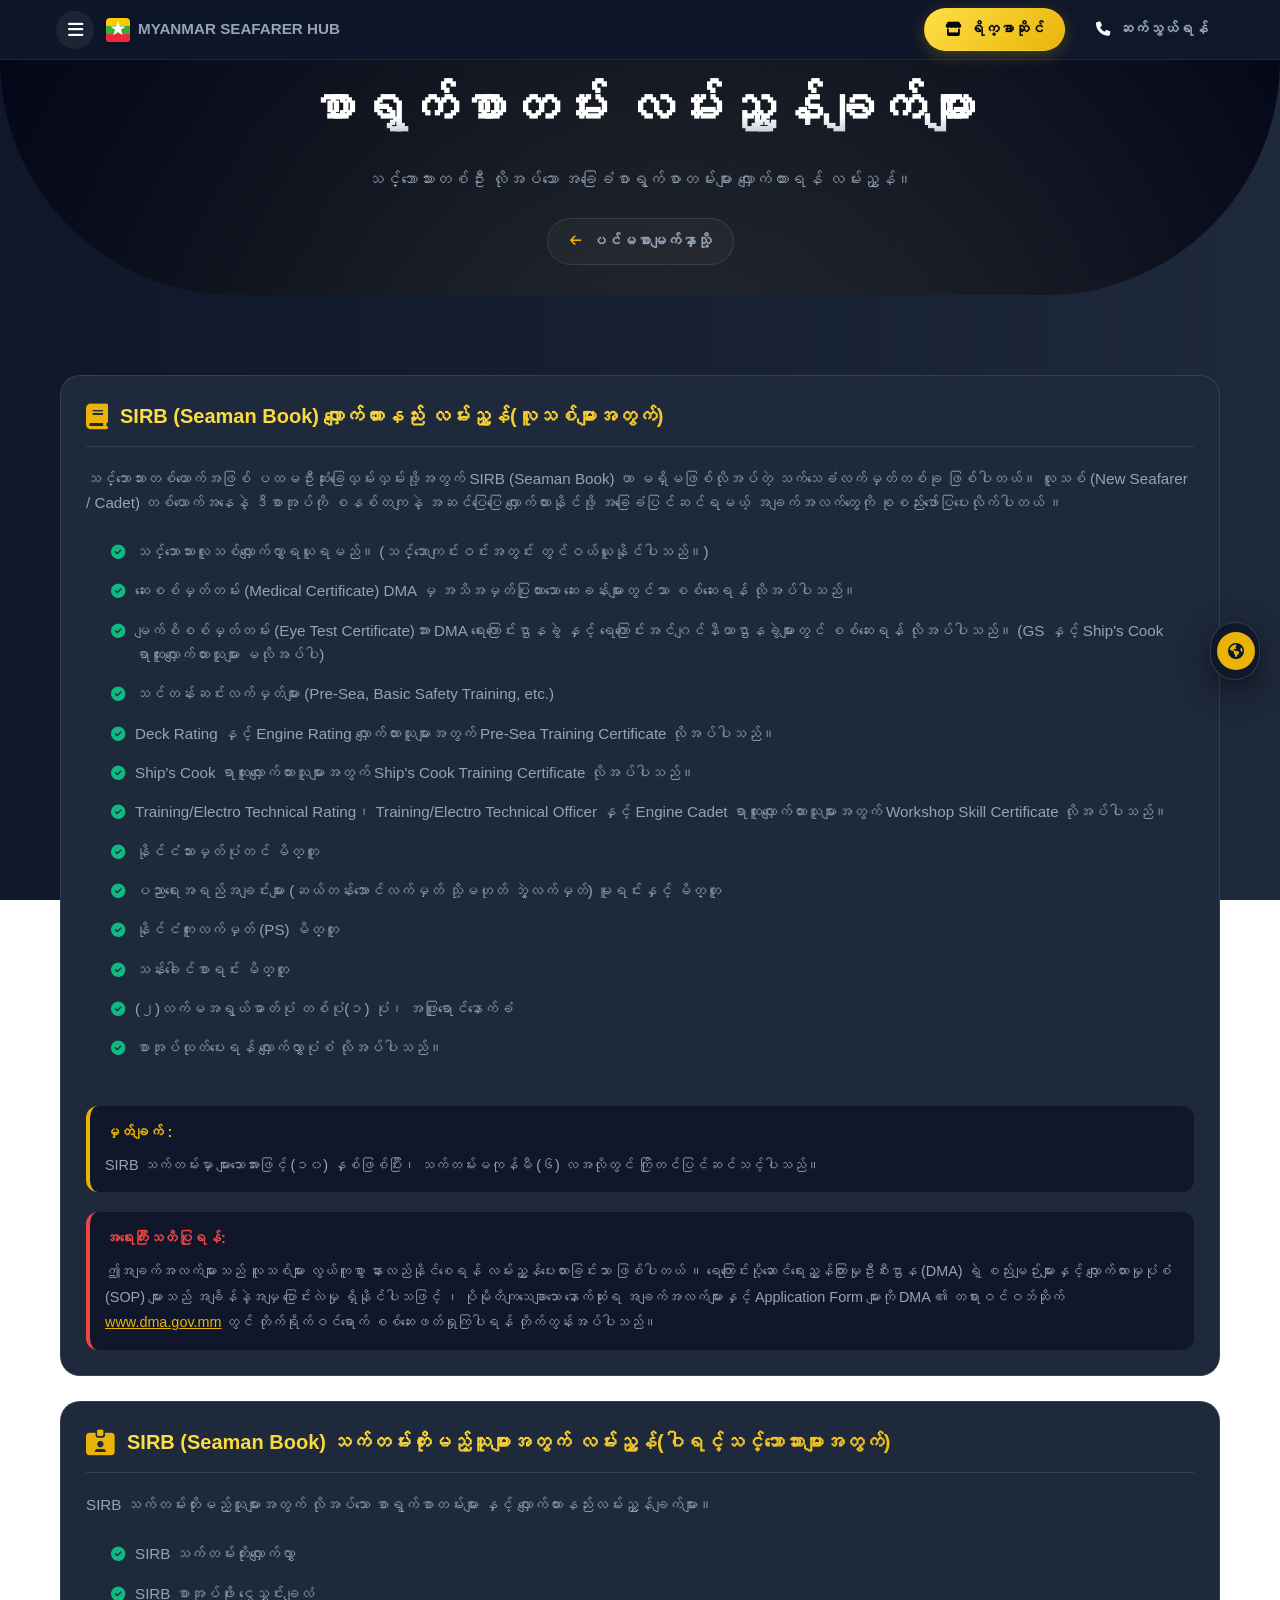
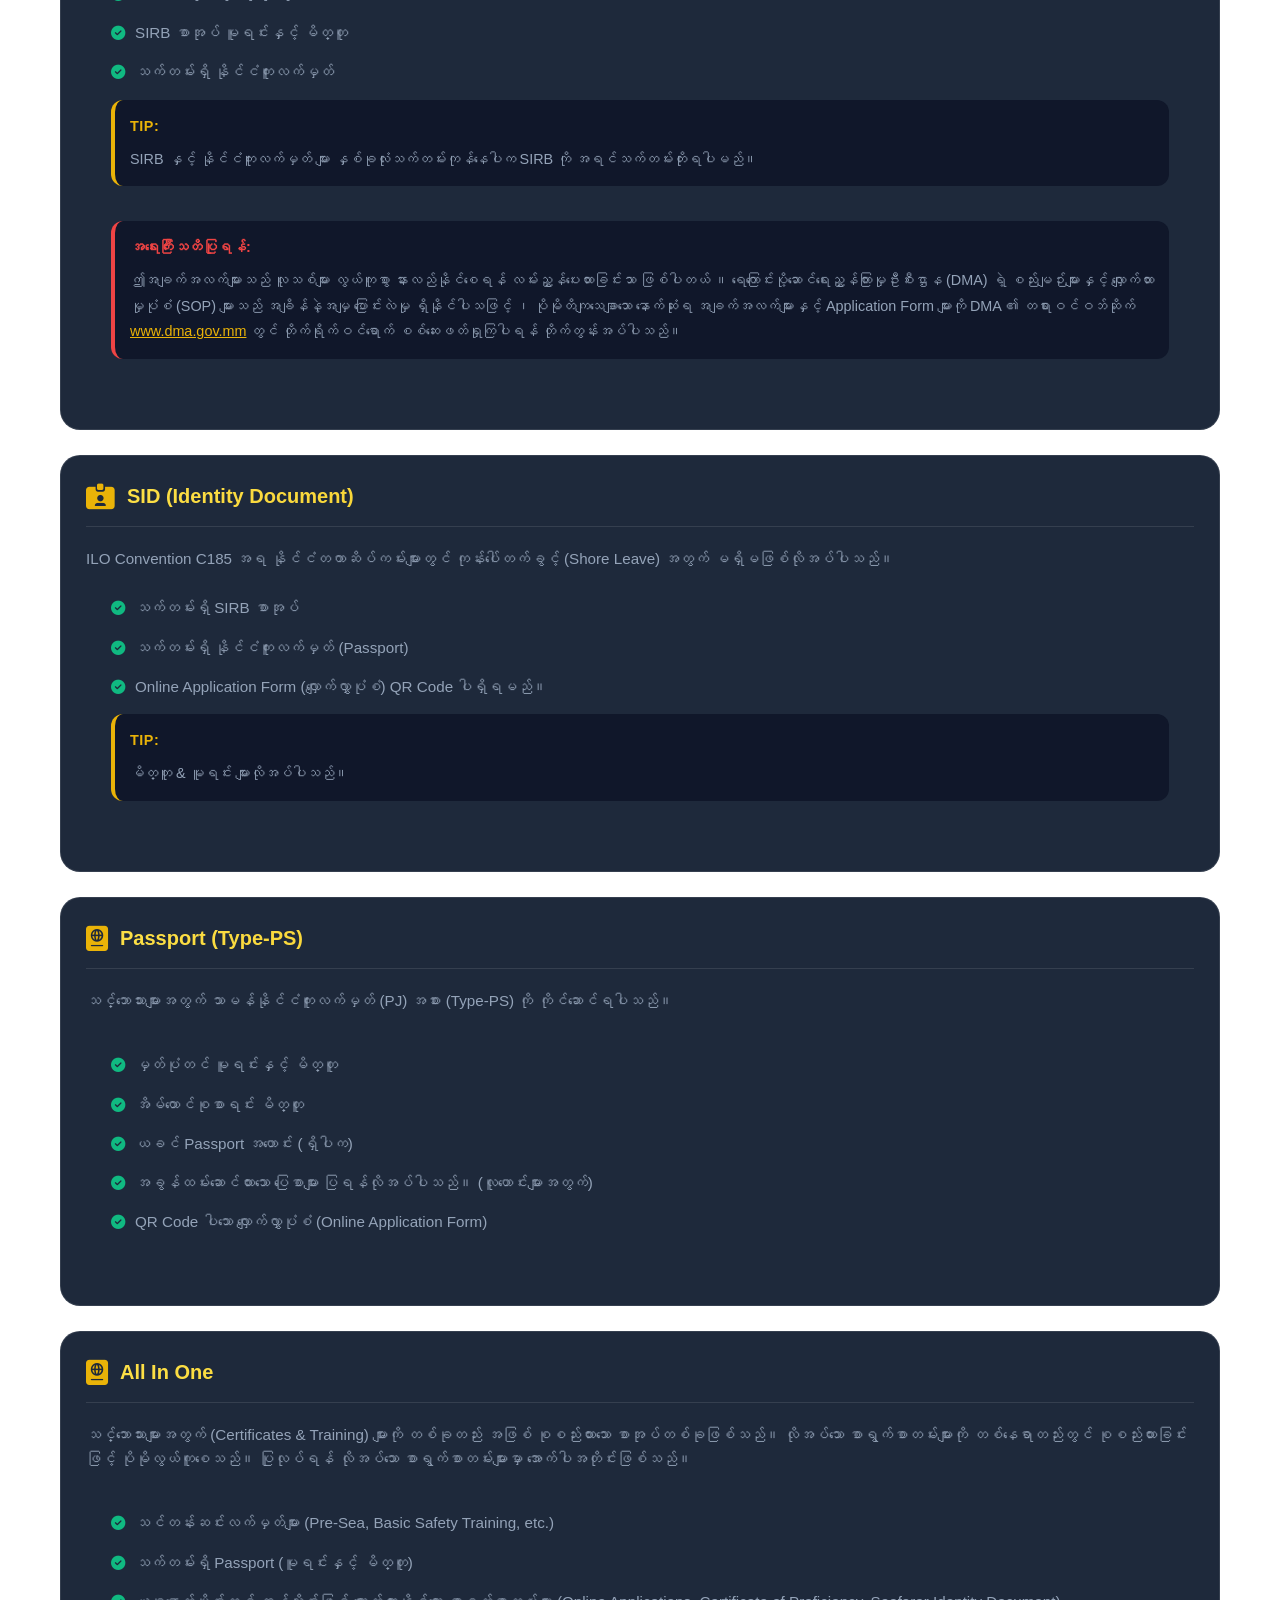
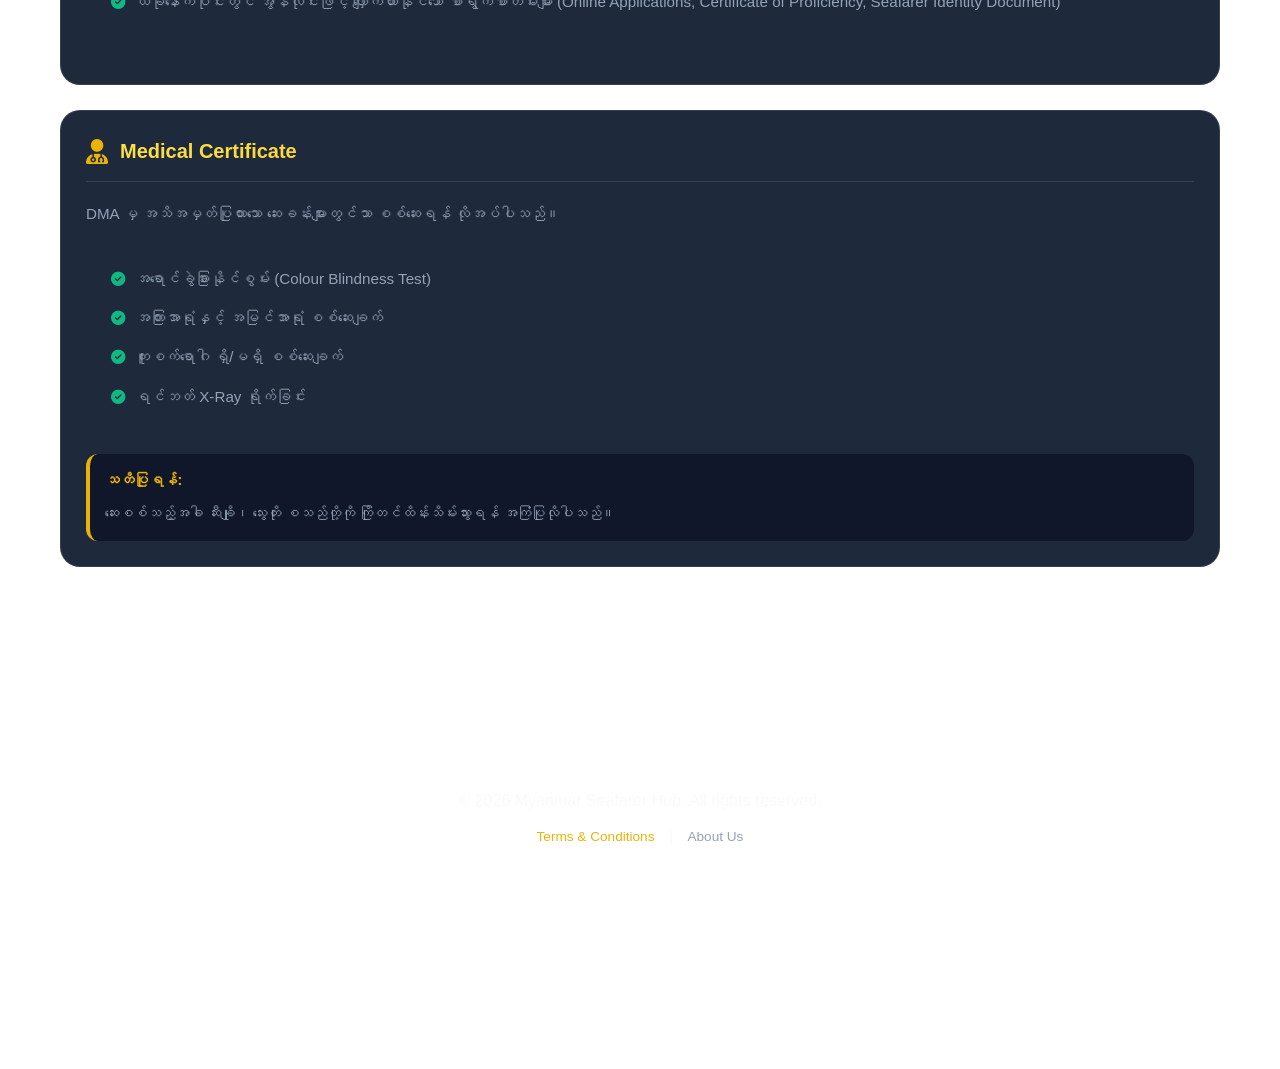
==== docs.html @ 9b452b43 "Add files via upload" ====
<!doctype html>
<html lang="my">
  <head>
    <meta charset="UTF-8" />
    <meta name="viewport" content="width=device-width, initial-scale=1.0" />
    <title>Documentation - Seafarer Hub</title>
    <link
      rel="stylesheet"
      href="https://cdnjs.cloudflare.com/ajax/libs/font-awesome/6.5.1/css/all.min.css"
    />
    <link rel="stylesheet" href="main.css" />
    <link rel="stylesheet" href="style.css" />
  </head>
  <body>
    <!-- ၁။ Sticky Navigation -->
    <nav id="sticky-nav">
      <div class="nav-container">
        <div class="nav-left">
          <button id="menu-toggle" class="icon-btn">
            <i class="fas fa-bars"></i>
          </button>
          <div class="logo">
            <svg width="24" height="24" viewBox="0 0 32 32">
              <rect width="32" height="32" fill="#FECB00" />
              <rect y="10.6" width="32" height="10.7" fill="#34B233" />
              <rect y="21.3" width="32" height="10.7" fill="#EA2839" />
              <path
                d="M16 4l2.4 7.3H26l-6.1 4.5 2.3 7.2L16 18.5l-6.2 4.5 2.3-7.2-6.1-4.5h7.6z"
                fill="#FFF"
              />
            </svg>
            <span data-i18n="nav-logo">MYANMAR SEAFARER HUB</span>
          </div>
        </div>
        <div class="nav-right desktop-only">
          <a href="shop.html" class="btn-shop">
            <i class="fas fa-store"></i>
            <span data-i18n="nav-shop"> ရိက္ခာဆိုင်</span>
          </a>
          <a href="#contact" class="nav-link" data-i18n="nav-contact">
            <i class="fas fa-phone"></i><span> ဆက်သွယ်ရန် </span></a
          >
        </div>
      </div>
    </nav>

    <!-- ၂။ Sidebar Drawer -->
    <aside id="sidebar">
      <div class="sidebar-header">
        <h3 data-i18n="cat-title">ကဏ္ဍများ</h3>
        <button id="close-sidebar" class="close-btn">
          <i class="fas fa-times"></i>
        </button>
      </div>
      <ul class="categories-list">
        <li>
          <a href="index.html"
            ><i class="fas fa-home"></i>
            <span data-i18n="nav-home">ပင်မ</span></a
          >
        </li>
        <li>
          <a href="shop.html"
            ><i class="fas fa-store"></i>
            <span data-i18n="cat-shop">ရိက္ခာဆိုင်</span></a
          >
        </li>
        <li class="active">
          <a href="docs.html"
            ><i class="fas fa-file-alt"></i>
            <span data-i18n="cat-docs">စာရွက်စာတမ်းများ</span></a
          >
        </li>
        <li>
          <a href="insight.html">
            <i class="fas fa-book-reader"></i>
            <span data-i18n="cat-insight">ပင်လယ်ပြင်ဗဟုသုတ</span>
          </a>
        </li>
        <li>
          <a href="training.html"
            ><i class="fas fa-graduation-cap"></i>
            <span data-i18n="cat-training">သင်တန်းများ</span></a
          >
        </li>
      </ul>
    </aside>

    <div id="overlay"></div>

    <div class="app-layout">
      <main id="content-area">
        <!-- docs.html အတွက် Hero Section (index နှင့် ပုံစံတူ) -->
        <section class="hero">
          <h1 data-i18n="docs-page-title">စာရွက်စာတမ်း လမ်းညွှန်ချက်များ</h1>
          <p data-i18n="docs-page-desc">
            သင်္ဘောသားတစ်ဦး လိုအပ်သော အခြေခံစာရွက်စာတမ်းများ လျှောက်ထားရန်
            လမ်းညွှန်။
          </p>
          <div class="back-link-container">
            <a href="index.html" class="back-link">
              <i class="fas fa-arrow-left"></i>
              <span data-i18n="back-home">ပင်မစာမျက်နှာသို့</span>
            </a>
          </div>
        </section>

        <section class="doc-section">
          <!-- 1. SIRB Section -->
          <article class="doc-guide-card">
            <div class="doc-title-wrapper">
              <i class="fas fa-book"></i>
              <h2 data-i18n="doc-sirb-title">
                SIRB (Seaman Book) လျှောက်ထားနည်း လမ်းညွှန်(လူသစ်များအတွက်)
              </h2>
            </div>
            <p data-i18n="doc-sirb-desc">
              သင်္ဘောသားတစ်ယောက်အဖြစ် ပထမဦးဆုံးခြေလှမ်းလှမ်းဖို့အတွက် SIRB
              (Seaman Book) ဟာ မရှိမဖြစ်လိုအပ်တဲ့ သက်သေခံလက်မှတ်တစ်ခု ဖြစ်ပါတယ်
              ။ လူသစ် (New Seafarer / Cadet) တစ်ယောက်အနေနဲ့ ဒီစာအုပ်ကို
              စနစ်တကျနဲ့ အဆင်ပြေပြေ လျှောက်ထားနိုင်ဖို့ အခြေခံပြင်ဆင်ရမယ့်
              အချက်အလက်တွေကို စုစည်းဖော်ပြပေးလိုက်ပါတယ် ။
            </p>
            <ul class="requirement-list">
              <li data-i18n="sirb-req-1">
                <i class="fas fa-check-circle"></i>သင်္ဘောသားလူသစ်လျှောက်လွှာရယူ
                ရမည်။ (သင်္ဘောကျင်းဝင်းအတွင်း တွင်ဝယ်ယူနိုင်ပါသည်။)
              </li>
              <li data-i18n="sirb-req-2">
                <i class="fas fa-check-circle"></i> ဆေးစစ်မှတ်တမ်း (Medical
                Certificate) DMA မှ အသိအမှတ်ပြုထားသော ဆေးခန်းများတွင်သာ
                စစ်ဆေးရန် လိုအပ်ပါသည်။
              </li>
              <li data-i18n="sirb-req-3">
                <i class="fas fa-check-circle"></i> မျက်စိစစ်မှတ်တမ်း (Eye Test
                Certificate)အား DMA ရေးကြောင်းဌာနခွဲ နှင့်
                ရေကြောင်းအင်ဂျင်နီယာဌာနခွဲများတွင် စစ်ဆေးရန် လိုအပ်ပါသည်။ (GS
                နှင့် Ship's Cook ရာထူးလျှောက်ထားသူများ မလိုအပ်ပါ)
              </li>

              <li data-i18n="sirb-req-4">
                <i class="fas fa-check-circle"></i> သင်တန်းဆင်းလက်မှတ်များ
                (Pre-Sea, Basic Safety Training, etc.)
              </li>
              <li data-i18n="sirb-req-5">
                <i class="fas fa-check-circle"></i> Deck Rating နှင့် Engine
                Rating လျှောက်ထားသူများအတွက် Pre-Sea Training Certificate
                လိုအပ်ပါသည်။
              </li>
              <li data-i18n="sirb-req-6">
                <i class="fas fa-check-circle"></i> Ship's Cook
                ရာထူးလျှောက်ထားသူများအတွက် Ship's Cook Training Certificate
                လိုအပ်ပါသည်။
              </li>
              <li data-i18n="sirb-req-7">
                <i class="fas fa-check-circle"></i> Training/Electro Technical
                Rating၊ Training/Electro Technical Officer နှင့် Engine Cadet
                ရာထူးလျှောက်ထားသူများအတွက် Workshop Skill Certificate
                လိုအပ်ပါသည်။
              </li>
              <li data-i18n="sirb-req-8">
                <i class="fas fa-check-circle"></i>
                နိုင်ငံသားမှတ်ပုံတင် မိတ္တူ
              </li>
              <li data-i18n="sirb-req-9">
                <i class="fas fa-check-circle"></i> ပညာရေးအရည်အချင်းများ
                (ဆယ်တန်းအောင်လက်မှတ် သို့မဟုတ် ဘွဲ့လက်မှတ်) မူရင်းနှင့် မိတ္တူ
              </li>
              <li data-i18n="sirb-req-10">
                <i class="fas fa-check-circle"></i> နိုင်ငံကူးလက်မှတ် (PS)
                မိတ္တူ
              </li>
              <li data-i18n="sirb-req-11">
                <i class="fas fa-check-circle"></i> သန်းခေါင်စာရင်း မိတ္တူ
              </li>
              <li data-i18n="sirb-req-12">
                <i class="fas fa-check-circle"></i> (၂)လက်မအရွယ်ဓာတ်ပုံ တစ်ပုံ
                (၁) ပုံ၊ အဖြူရောင်နောက်ခံ
              </li>
              <li data-i18n="sirb-req-13">
                <i class="fas fa-check-circle"></i> စာအုပ်ထုတ်ပေးရန်
                လျှောက်လွှာပုံစံ လိုအပ်ပါသည်။
              </li>
            </ul>
            <div class="pro-tip">
              <b data-i18n="pro-tip-label">မှတ်ချက် :</b>
              <span data-i18n="sirb-tip"
                >SIRB သက်တမ်းမှာ များသောအားဖြင့် (၁၀) နှစ်ဖြစ်ပြီး၊
                သက်တမ်းမကုန်မီ (၆) လအလိုတွင် ကြိုတင်ပြင်ဆင်သင့်ပါသည်။</span
              >
            </div>
            <!-- ပြုပြင်ပြီးသော Disclaimer Box (အဝါရောင်အလင်း Box ဒီဇိုင်းသစ်) -->
            <div class="pro-tip disclaimer-box">
              <b data-i18n="sirb-warning-label">အရေးကြီးသတိပြုရန်</b>
              <span data-i18n="sirb-new-tip"
                >ဤအချက်အလက်များသည် လူသစ်များ လွယ်ကူစွာ နားလည်နိုင်စေရန်
                လမ်းညွှန်ပေးထားခြင်းသာ ဖြစ်ပါတယ် ။
                ရေကြောင်းပို့ဆောင်ရေးညွှန်ကြားမှုဦးစီးဌာန (DMA) ရဲ့
                စည်းမျဉ်းများနှင့် လျှောက်ထားမှုပုံစံ (SOP) များသည်
                အချိန်နဲ့အမျှ ပြောင်းလဲမှု ရှိနိုင်ပါသဖြင့် ၊ ပိုမိုတိကျသေချာသော
                နောက်ဆုံးရ အချက်အလက်များနှင့် Application Form များကိုDMA ၏
                တရားဝင်ဝဘ်ဆိုက်
                <a href="http://www.dma.gov.mm" target="_blank"
                  >www.dma.gov.mm</a
                >
                တွင် တိုက်ရိုက်ဝင်ရောက် စစ်ဆေးဖတ်ရှုကြပါရန်
                တိုက်တွန်းအပ်ပါသည်။</span
              >
            </div>
          </article>

          <!-- 2. SID Section -->
          <article class="doc-guide-card">
            <div class="doc-title-wrapper">
              <i class="fas fa-id-card-clip"></i>
              <h2 data-i18n="doc-sirb-old-title">
                SIRB (Seaman Book) သက်တမ်းတိုးမည့်သူများအတွက်
                လမ်းညွှန်(ဝါရင့်သင်္ဘောသားများအတွက်)
              </h2>
            </div>
            <p data-i18n="doc-sirb-old-desc">
              SIRB သက်တမ်းတိုးမည့်သူများအတွက် လိုအပ်သော စာရွက်စာတမ်းများ နှင့်
              လျှောက်ထားနည်းလမ်းညွှန်ချက်များ။
            </p>
            <ul class="requirement-list">
              <li data-i18n="sirb-old-req-1">
                <i class="fas fa-check-circle"></i> SIRB သက်တမ်းတိုးလျှောက်လွှာ
              </li>
              <li data-i18n="sirb-old-req-2">
                <i class="fas fa-check-circle"></i> SIRB စာအုပ်ဖိုး
                ငွေသွှင်းချလံ
              </li>
              <li data-i18n="sirb-old-req-3">
                <i class="fas fa-check-circle"></i> SIRB စာအုပ် မူရင်းနှင့်
                မိတ္တူ
              </li>
              <li data-i18n="sirb-old-req-4">
                <i class="fas fa-check-circle"></i>သက်တမ်းရှိ နိုင်ငံကူးလက်မှတ်
              </li>
              <div class="pro-tip">
                <b data-i18n="sirb-old-tip-label">Tip:</b>
                <span data-i18n="sirb-old-tip"
                  >SIRB နှင့် နိုင်ငံကူးလက်မှတ် များ နှစ်ခုလုံးသက်တမ်းကုန်နေပါက
                  SIRB ကို အရင်သက်တမ်းတိုးရပါမည်။</span
                >
              </div>
              <!-- ပြုပြင်ပြီးသော Disclaimer Box (အဝါရောင်အလင်း Box ဒီဇိုင်းသစ်) -->
              <div class="pro-tip disclaimer-box">
                <b data-i18n="sirb-warning-label">အရေးကြီးသတိပြုရန်</b>
                <span data-i18n="sirb-new-tip"
                  >ဤအချက်အလက်များသည် လူသစ်များ လွယ်ကူစွာ နားလည်နိုင်စေရန်
                  လမ်းညွှန်ပေးထားခြင်းသာ ဖြစ်ပါတယ် ။
                  ရေကြောင်းပို့ဆောင်ရေးညွှန်ကြားမှုဦးစီးဌာန (DMA) ရဲ့
                  စည်းမျဉ်းများနှင့် လျှောက်ထားမှုပုံစံ (SOP) များသည်
                  အချိန်နဲ့အမျှ ပြောင်းလဲမှု ရှိနိုင်ပါသဖြင့် ၊
                  ပိုမိုတိကျသေချာသော နောက်ဆုံးရ အချက်အလက်များနှင့် Application
                  Form များကိုDMA ၏ တရားဝင်ဝဘ်ဆိုက်
                  <a href="http://www.dma.gov.mm" target="_blank"
                    >www.dma.gov.mm</a
                  >
                  တွင် တိုက်ရိုက်ဝင်ရောက် စစ်ဆေးဖတ်ရှုကြပါရန်
                  တိုက်တွန်းအပ်ပါသည်။</span
                >
              </div>
            </ul>
          </article>
          <!-- 3. SID Section -->
          <article class="doc-guide-card">
            <div class="doc-title-wrapper">
              <i class="fas fa-id-card-clip"></i>
              <h2 data-i18n="doc-sid-title">SID (Identity Document)</h2>
            </div>
            <p data-i18n="doc-sid-desc">
              ILO Convention C185 အရ နိုင်ငံတကာဆိပ်ကမ်းများတွင်
              ကုန်းပေါ်တက်ခွင့် (Shore Leave) အတွက် မရှိမဖြစ်လိုအပ်ပါသည်။
            </p>
            <ul class="requirement-list">
              <li data-i18n="sid-req-1">
                <i class="fas fa-check-circle"></i> သက်တမ်းရှိ SIRB စာအုပ်
              </li>
              <li data-i18n="sid-req-2">
                <i class="fas fa-check-circle"></i> သက်တမ်းရှိ နိုင်ငံကူးလက်မှတ်
                (Passport)
              </li>
              <li data-i18n="sid-req-3">
                <i class="fas fa-check-circle"></i> Online Application Form
                (လျှောက်လွှာပုံစံ),QR Code ပါရှိရမည်။
              </li>
              <div class="pro-tip">
                <b data-i18n="sid-tip-label">Tip:</b>
                <span data-i18n="sid-tip"
                  >မိတ္တူ & မူရင်း များလိုအပ်ပါသည်။</span
                >
              </div>
            </ul>
          </article>

          <!-- 3. Passport Section -->
          <article class="doc-guide-card">
            <div class="doc-title-wrapper">
              <i class="fas fa-passport"></i>
              <h2 data-i18n="doc-passport-title">Passport (Type-PS)</h2>
            </div>
            <p style="margin-bottom: 15px" data-i18n="doc-passport-desc">
              သင်္ဘောသားများအတွက် သာမန်နိုင်ငံကူးလက်မှတ် (PJ) အစား (Type-PS) ကို
              ကိုင်ဆောင်ရပါသည်။
            </p>
            <ul class="requirement-list">
              <li data-i18n="pass-req-1">
                <i class="fas fa-check-circle"></i> မှတ်ပုံတင် မူရင်းနှင့်
                မိတ္တူ
              </li>
              <li data-i18n="pass-req-2">
                <i class="fas fa-check-circle"></i> အိမ်ထောင်စုစာရင်း မိတ္တူ
              </li>
              <li data-i18n="pass-req-3">
                <i class="fas fa-check-circle"></i> ယခင် Passport အဟောင်း
                (ရှိပါက)
              </li>
              <li data-i18n="pass-req-4">
                <i class="fas fa-check-circle"></i> အခွန်ထမ်းဆောင်ထားသော
                ပြေစာများ ပြရန်လိုအပ်ပါသည်။ (လူဟောင်းများအတွက်)
              </li>
              <li data-i18n="pass-req-5">
                <i class="fas fa-check-circle"></i> QR Code ပါသော
                လျှောက်လွှာပုံစံ (Online Application Form)
              </li>
            </ul>
          </article>
          <!-- 3. All in One Section -->
          <article class="doc-guide-card">
            <div class="doc-title-wrapper">
              <i class="fas fa-passport"></i>
              <h2 data-i18n="doc-all-in-one-title">All In One</h2>
            </div>
            <p style="margin-bottom: 15px" data-i18n="doc-all-in-one-desc">
              သင်္ဘောသားများအတွက် (Certificates & Training) များကို တစ်ခုတည်း
              အဖြစ် စုစည်းထားသော စာအုပ်တစ်ခုဖြစ်သည်။ လိုအပ်သော
              စာရွက်စာတမ်းများကို တစ်နေရာတည်းတွင် စုစည်းထားခြင်းဖြင့်
              ပိုမိုလွယ်ကူစေသည်။ ပြုလုပ်ရန် လိုအပ်သော စာရွက်စာတမ်းများမှာ
              အောက်ပါအတိုင်းဖြစ်သည်။
            </p>
            <ul class="requirement-list">
              <li data-i18n="all-in-one-req-1">
                <i class="fas fa-check-circle"></i>
                သင်တန်းဆင်းလက်မှတ်များ (Pre-Sea, Basic Safety Training, etc.)
              </li>
              <li data-i18n="all-in-one-req-2">
                <i class="fas fa-check-circle"></i> သက်တမ်းရှိ Passport
                (မူရင်းနှင့် မိတ္တူ)
              </li>
              <li data-i18n="all-in-one-req-3">
                <i class="fas fa-check-circle"></i> ယခုနောက်ပိုင်းတွင်
                အွန်လိုင်းဖြင့် လျှောက်ထားနိုင်သော စာရွက်စာတမ်းများ (Online
                Applications, Certificate of Proficiency, Seafarer Identity
                Document)
              </li>
            </ul>
          </article>

          <!-- 4. Medical Section -->
          <article class="doc-guide-card">
            <div class="doc-title-wrapper">
              <i class="fas fa-user-md"></i>
              <h2 data-i18n="doc-med-title">Medical Certificate</h2>
            </div>
            <p style="margin-bottom: 15px" data-i18n="doc-med-desc">
              DMA မှ အသိအမှတ်ပြုထားသော ဆေးခန်းများတွင်သာ စစ်ဆေးရန် လိုအပ်ပါသည်။
            </p>
            <ul class="requirement-list">
              <li data-i18n="med-req-1">
                <i class="fas fa-check-circle"></i> အရောင်ခွဲခြားနိုင်စွမ်း
                (Colour Blindness Test)
              </li>
              <li data-i18n="med-req-2">
                <i class="fas fa-check-circle"></i> အကြားအာရုံနှင့် အမြင်အာရုံ
                စစ်ဆေးချက်
              </li>
              <li data-i18n="med-req-3">
                <i class="fas fa-check-circle"></i> ကူးစက်ရောဂါ ရှိ/မရှိ
                စစ်ဆေးချက်
              </li>
              <li data-i18n="med-req-4">
                <i class="fas fa-check-circle"></i> ရင်ဘတ် X-Ray ရိုက်ခြင်း
              </li>
            </ul>
            <div class="pro-tip">
              <b data-i18n="med-warning-label">သတိပြုရန်:</b>
              <span data-i18n="med-tip"
                >ဆေးစစ်သည့်အခါ ဆီးချို၊ သွေးတိုး စသည်တို့ကို
                ကြိုတင်ထိန်းသိမ်းသွားရန် အကြံပြုလိုပါသည်။</span
              >
            </div>
          </article>
        </section>

        <!-- Copyright Section (New) -->
        <footer>
          <div
            class="footer-bottom"
            style="
              display: flex;
              flex-direction: column;
              align-items: center;
              gap: 10px;
            "
          >
            <div>&copy; 2026 Myanmar Seafarer Hub. All rights reserved.</div>
            <div class="footer-links">
              <a
                href="terms.html"
                onclick="
                  openTermsModal();
                  return false;
                "
                style="
                  color: var(--accent);
                  text-decoration: none;
                  font-size: 0.85rem;
                  margin: 0 10px;
                "
                >Terms & Conditions</a
              >
              |
              <a
                href="index.html#about"
                style="
                  color: var(--text-dim);
                  text-decoration: none;
                  font-size: 0.85rem;
                  margin: 0 10px;
                "
                >About Us</a
              >
            </div>
          </div>
        </footer>
      </main>
    </div>

    <!-- Unified Floating Language Switcher (Laptop ရော Mobile ပါ တစ်ခုတည်းကိုသာ သုံးသည်) -->
    <div class="mobile-lang-bar" id="langBar">
      <div class="lang-toggle-icon">
        <i class="fas fa-earth"></i>
      </div>
      <div class="lang-options">
        <button data-lang="en">EN</button>
        <button data-lang="my" class="active">MY</button>
      </div>
    </div>

    <!-- Mobile Bottom Navigation Bar -->
    <div id="mobile-bottom-nav" class="mobile-only">
      <div class="bottom-nav-item">
        <a href="index.html#home">
          <i class="fas fa-home"></i>
          <span data-i18n="nav-home">ပင်မ</span>
        </a>
      </div>
      <div class="bottom-nav-item">
        <!-- Mobile တွင် Sidebar Drawer ကို ဆွဲထုတ်မည့် Menu ခလုတ် -->
        <button id="mobile-cat-toggle" class="nav-btn">
          <i class="fas fa-list"></i>
          <span data-i18n="nav-cat">ကဏ္ဍ</span>
        </button>
      </div>

      <div class="bottom-nav-item">
        <a href="shop.html#contact">
          <i class="fas fa-store"></i>
          <span data-i18n="nav-shop">စျေးဆိုင်</span>
        </a>
      </div>
    </div>
    <script src="script.js"></script>
    <script src="language.js"></script>
  </body>
</html>
---- main.css ----
/* --- Color Theory: Deep Maritime Professional (High Contrast Dark Mode) --- */
:root {
  --primary-dark: #0f172a;
  --primary-light: #1e293b;
  --accent: #eab308;
  --accent-hover: #ca8a04;
  --bg-main: #020617;
  --card-bg: #1e293b;
  --text-bright: #f8fafc;
  --text-dim: #94a3b8;
  --white: #ffffff;
  --nav-glass: rgba(15, 23, 42, 0.95);
  --shadow: 0 12px 20px -5px rgba(0, 0, 0, 0.5);
  --transition: all 0.3s cubic-bezier(0.4, 0, 0.2, 1);
  --grad-gold: linear-gradient(135deg, #fde047 0%, #eab308 100%);
  --grad-text: linear-gradient(to bottom, #ffffff 30%, #94a3b8 100%);
  --messenger: #0084ff;
  --sms: #10b981;
  --warning: #ef4444;
}

/* --- Global Reset & Base Typography --- */
* {
  margin: 0;
  padding: 0;
  box-sizing: border-box;
  font-family: "Inter", "Pyidaungsu", sans-serif;
}

html {
  scroll-behavior: smooth;
  -webkit-text-size-adjust: 100%;
  width: 100%;
  overflow-x: hidden; /* အရေးကြီးသည်- ဘေးတိုက်ထွက်ခြင်းကို ကာကွယ်ရန် */
}

body {
  background: linear-gradient(
    to right,
    var(--primary-dark) 0%,
    var(--primary-light) 100%
  );
  background-attachment: fixed;
  color: var(--text-bright);
  line-height: 1.6;
  overflow-x: hidden;
}

/* တစ်သမတ်တည်းဖြစ်သော Typography (Gradient Headings) */
h1,
h2,
h3 {
  font-weight: 800;
  line-height: 1.2;
  margin-bottom: 1.2rem;
  background: var(--grad-text);
  -webkit-background-clip: text;
  -webkit-text-fill-color: transparent;
}

h1 {
  font-size: clamp(2.2rem, 6vw, 3rem);
  letter-spacing: -1px;
}
h2 {
  font-size: clamp(1.8rem, 5vw, 2.4rem);
  background: var(--grad-gold);
  -webkit-background-clip: text;
  -webkit-text-fill-color: transparent;
}
h3 {
  font-size: clamp(1.4rem, 3.5vw, 1.8rem);
}

p,
span,
li,
small {
  color: var(--text-dim);
  font-size: 0.95rem;
}

/* Global Link Styles */
a {
  color: var(--accent);
  text-decoration: none;
  transition: var(--transition);
}

/* --- Layout Structures (Desktop Full Width) --- */
.app-layout {
  display: flex;
  flex-direction: column;
  min-height: 100vh;
  width: 100%;
}

/* --- iPhone Style Buttons (Compact & Rounded) --- */

.btn,
button:not(.icon-btn):not(.nav-btn) {
  display: inline-flex;
  align-items: center;
  justify-content: center;
  gap: 8px;
  padding: 10px 20px;
  border-radius: 12px;
  font-weight: 600;
  font-size: 0.9rem;
  cursor: pointer;
  transition: var(--transition);
  border: none;
  min-height: 44px; /* Apple Touch Target Guideline */
}

.btn-primary {
  background: var(--grad-gold);
  color: var(--primary-dark);
}

.btn-primary:active {
  transform: scale(0.95);
}

.btn-primary:hover {
  opacity: 0.9;
  transform: scale(0.97);
}

.btn-outline {
  background: rgba(255, 255, 255, 0.05);
  border: 1px solid rgba(255, 255, 255, 0.1);
  color: var(--white);
  backdrop-filter: blur(5px);
}

.btn-outline:hover {
  background: rgba(255, 255, 255, 0.1);
  border-color: var(--accent);
}

/* --- Overlay Styling --- */
#overlay {
  position: fixed;
  top: 0;
  left: 0;
  width: 100%;
  height: 100%;
  background: rgba(0, 0, 0, 0.7);
  backdrop-filter: blur(4px); /* အနောက်ကို ဝါးသွားစေရန် */
  z-index: 998; /* Sidebar (999) ရဲ့ အောက်မှာ ထားပါ */
  display: none; /* ပုံမှန်အချိန်တွင် ပိတ်ထားမည် */
  opacity: 0;
  transition: opacity 0.3s ease;
}

/* Sidebar ပွင့်လာချိန် Overlay ကို ပြရန် */
#overlay.active {
  display: block;
  opacity: 1;
}
.app-layout {
  display: flex;
  flex-direction: column;
  min-height: 100vh;
  width: 100%;
}

#content-area {
  flex: 1;
  width: 100%;
  /* အပေါ်ကို ကပ်သွားစေရန် padding-top ကို ၂၀ အထိ လျှော့ချထားသည် */
  padding: 60px 0px 100px;
  margin: 0 auto;
  display: flex;
  flex-direction: column;
}
/* --- Navigation & Header --- */
#sticky-nav {
  position: fixed;
  top: 0;
  left: 0;
  width: 100%;
  height: 60px;
  background: var(--nav-glass);
  backdrop-filter: blur(20px);
  -webkit-backdrop-filter: blur(20px);
  border-bottom: 1px solid rgba(255, 255, 255, 0.08);
  z-index: 1000;
  display: flex;
  align-items: center;
}

.nav-container {
  width: 100%;
  max-width: 1200px;
  margin: 0 auto;
  padding: 0 16px;
  display: flex;
  justify-content: space-between;
  align-items: center;
}

.nav-left {
  display: flex;
  align-items: center;
  gap: 12px;
}

.icon-btn {
  background: rgba(255, 255, 255, 0.06);
  border: none;
  font-size: 1.1rem;
  color: var(--white);
  width: 38px;
  height: 38px;
  border-radius: 50%;
  cursor: pointer;
  transition: var(--transition);
  display: flex;
  align-items: center;
  justify-content: center;
}

.logo {
  display: flex;
  align-items: center;
  gap: 8px;
  font-weight: 700;
  font-size: 0.9rem;
  color: var(--white);
  white-space: nowrap;
}

.logo svg {
  border-radius: 4px;
  box-shadow: 0 2px 8px rgba(0, 0, 0, 0.3);
}
/* --- Laptop & Mobile Display logic --- */
.desktop-only {
  display: flex !important;
}

.mobile-only {
  display: none !important;
}

/* --- Responsive Layout Logic --- */
.desktop-only {
  display: flex !important;
}
.mobile-only {
  display: none !important;
}

@media (max-width: 768px) {
  .desktop-only {
    display: none !important;
  }
  .mobile-only {
    display: flex !important;
  }

  /* ဖုန်းမှာ Header ပိုကျစ်လစ်စေရန် */
  .logo span {
    font-size: 0.85rem;
  }
  #menu-toggle {
    display: none;
  } /* Bottom Nav ရှိလျှင် ဖျောက်ထားနိုင်သည် */
}

/* ==========================================
   Header / Navigation ရှိ စျေးဆိုင်ခလုတ် (Premium Style)
   ========================================== */
.btn-shop {
  /* 💡 သာမန်အဝါရောင်အစား ကိုစော၏ Gradient Gold ကို သုံးပြီး ပိုမိုတောက်ပစေခြင်း */
  background: var(--grad-gold);
  color: var(
    --bg-main
  ) !important; /* အဝါရောင်နောက်ခံပေါ်တွင် စာသားအမှောင်ရောင် ထင်ရှားစေရန် */
  font-size: 0.9rem;
  font-weight: 700;
  margin-right: 15px;
  padding: 8px 20px;
  border-radius: 50px; /* လုံးဝန်းသော Capsule ပုံစံ ခလုတ်ဒီဇိုင်း */
  text-decoration: none;
  display: inline-flex;
  align-items: center;
  justify-content: center;
  gap: 8px; /* အိုင်ကွန်နှင့် စာသားကြား ၈ ပစ်ဆယ် အကွာအဝေး */

  /* ခလုတ်နှင့်လိုက်ဖက်မည့် အရိပ် (Shadow) ကို သေသပ်အောင် ချိန်ညှိခြင်း */
  box-shadow: 0 4px 15px rgba(234, 179, 8, 0.25);
  border: 1px solid rgba(253, 224, 71, 0.3); /* အနားသတ်ကို ရွှေရောင်ဖျော့ဖျော့လိုင်းလေး ခံပေးခြင်း */

  transition: var(--transition);
  cursor: pointer;
}

/* ခလုတ်ပေါ်သို့ မောက်စ်တင်လျှင် ဖြစ်ပေါ်မည့် အကျိုးသက်ရောက်မှု */
.btn-shop:hover {
  /* Hover ဖြစ်ချိန်တွင် အရောင်ကို အနည်းငယ်ရင့်စေပြီး ပိုကြွလာစေရန် */
  background: linear-gradient(
    135deg,
    var(--accent) 0%,
    var(--accent-hover) 100%
  );
  transform: translateY(
    -2px
  ); /* အပေါ်သို့ ၂ ပစ်ဆယ် အလိုအလျောက် ကြွတက်မည့် Effect */

  /* အရိပ်ကို ပိုမိုထင်ရှားစေပြီး ခလုတ်လင်းလာသည့်ပုံစံ ပြုလုပ်ခြင်း */
  box-shadow: 0 6px 20px rgba(234, 179, 8, 0.45);
  border-color: rgba(253, 224, 71, 0.5);
}

/* ခလုတ်ကို နှိပ်လိုက်သည့်အချိန် (Click/Active) ဖြစ်ပေါ်မည့် အကျိုးသက်ရောက်မှု */
.btn-shop:active {
  transform: translateY(0); /* ပြန်ကျသွားပြီး အထိအတွေ့ ခံစားချက်ပေးခြင်း */
  box-shadow: 0 3px 10px rgba(234, 179, 8, 0.3);
}
/* 🎯 .btn-shop ထဲက စာသား (span) ကို လုံးဝအမဲရောင်ဖြစ်စေရန် */
.btn-shop span {
  color: var(
    --bg-main
  ) !important; /* #020617 အမှောင်ရောင် (စာသားအမဲ) ဖြစ်သွားစေမည် */
}

/* 🎯 .btn-shop ထဲက အိုင်ကွန် (i) ကိုပါ လုံးဝအမဲရောင်ဖြစ်စေရန် */
.btn-shop i {
  color: var(--bg-main) !important; /* အိုင်ကွန်ပါ အမဲရောင်ပြောင်းစေမည် */
}
/* ၂။ သာမန် Navigation Link (ဥပမာ - ဆက်သွယ်ရန် လင့်ခ်) အတွက် မူရင်းဒီဇိုင်း */
.nav-link {
  color: var(--text-bright);
  font-weight: 600;
  font-size: 0.9rem;
  padding: 8px 16px;
  border-radius: 12px;
  text-decoration: none;
  display: inline-flex;
  align-items: center;
  gap: 8px; /* 💡 ဤနေရာတွင် gap: 8px ခံလိုက်ခြင်းဖြင့် ဖုန်းအိုင်ကွန်နှင့် ဆက်သွယ်ရန်စာသား လှလှပပ ကွာသွားပါမည် */
  transition: var(--transition);
}

.nav-link:hover {
  background: var(--primary-dark); /* မှန်ကြည်ရောင် အနောက်ခံဖျော့ဖျော့ */
  color: var(--accent) !important;
  transform: translateY(-2px);
}

/* ဆက်သွယ်ရန်လင့်ခ်ထဲက အိုင်ကွန်ကိုပါ Hover ဖြစ်ရင် အဝါရောင် လိုက်ပြောင်းစေရန် */
.nav-link:hover i {
  color: var(--accent);
}

/* --- Sidebar Styling --- */
#sidebar {
  position: fixed;
  top: 0;
  left: -320px;
  width: 280px;
  height: 100%;
  background: var(--bg-main);
  z-index: 2001;
  transition: var(--transition);
  border-right: 1px solid rgba(255, 255, 255, 0.05);
}

#sidebar.active {
  left: 0;
}

.sidebar-header {
  padding: 25px 20px;
  display: flex;
  justify-content: space-between;
  align-items: center;
}

.categories-list li a {
  color: var(--text-dim);
  font-weight: 500;
  padding: 12px 20px;
  margin: 4px 12px;
  border-radius: 12px;
  display: flex;
  align-items: center;
  gap: 12px;
}

.categories-list li a:hover,
.categories-list li.active a {
  background: rgba(255, 255, 255, 0.05);
  color: var(--accent);
}

@media (min-width: 1024px) {
  .app-layout {
    /* Laptop မှာ sidebar နဲ့ main ကို ဘေးတိုက်ပြချင်ရင် 
       ဒီနေရာမှာ flex-direction: row; ပြောင်းလို့ရပါတယ် 
       ဒါပေမဲ့ လက်ရှိ design အတိုင်းဆိုရင် column က ပိုရှင်းပါတယ် */
  }

  main {
    padding: 40px 60px; /* Laptop မှာ ဘေး space ပိုချန်ပေးမယ် */
  }
}

/* --- Mobile အတွက် ညှိချက် --- */
@media (max-width: 768px) {
  main {
    padding: 15px;
    padding-bottom: 100px; /* Mobile Bottom Nav အတွက် နေရာပိုချန်တာပါ */
  }
}
/* --- Hero Section Refined Design --- */

.hero {
  display: flex;
  flex-direction: column;
  justify-content: center;
  align-items: center;
  text-align: center;
  width: 100%;
  border-bottom-left-radius: 300px;
  border-bottom-right-radius: 300px;

  /* အပေါ်ဘက်တွေကို အချွန်အတိုင်းထားရန် (Default က 0 ဖြစ်သော်လည်း သေချာစေရန်) */
  border-top-left-radius: 0;
  border-top-right-radius: 0;

  /* အပေါ်ကို ကပ်သွားစေရန် height ကို လျှော့ချလိုက်သည် */
  min-height: 20vh;
  /* အပေါ်ဘက် padding ကို နည်းနိုင်သမျှ နည်းအောင် ထားပြီး အောက်ဘက်တွင် Content Grid နှင့် ခြားရန် margin ထည့်သည် */
  padding: 10px 24px 20px;
  margin-bottom: 40px; /* Content Grid နှင့် ခြားရန် */

  background: radial-gradient(
    circle at center,
    rgba(234, 179, 8, 0.08) 0%,
    var(--bg-main) 100%
  );
  background-attachment: fixed; /* Scroll လုပ်လျှင် background ငြိမ်နေစေရန် */
  position: relative;
}

.hero h1 {
  /* စာသားတွေ မပြတ်သွားအောင် line-height ကို ၁.၃ သို့ တိုးမြှင့်လိုက်သည် */
  font-size: clamp(1.8rem, 5vw, 3.2rem);
  font-weight: 800;
  line-height: 1.3;
  max-width: 900px; /* စာသားပြတ်မသွားစေရန် width ကို နည်းနည်းတိုးသည် */
  margin-bottom: 20px;
  letter-spacing: -0.01em;

  background: linear-gradient(to bottom, #ffffff 60%, #94a3b8 100%);
  -webkit-background-clip: text;
  -webkit-text-fill-color: transparent;
  padding: 5px 0; /* စာသားထိပ်/အောက် မပြတ်စေရန် */
}

.hero p {
  /* စာကြောင်းတွေ ပြတ်မသွားအောင် line-height ကို ၁.၆ ထားပါသည် */
  font-size: clamp(1rem, 1.3vw, 1.15rem);
  color: var(--text-dim);
  max-width: 600px;
  line-height: 1.6;
  margin: 0 auto;
}

/* --- Responsive Layout for Mobile --- */
@media (max-width: 768px) {
  .hero {
    min-height: 30vh;
    padding: 80px 20px 20px;
    margin-bottom: 20px;
  }

  .hero h1 {
    font-size: 1.7rem;
    line-height: 1.4; /* ဖုန်းမှာ စာကြောင်းတွေ တစ်ကြောင်းနဲ့တစ်ကြောင်း မကပ်စေရန် */
    margin-bottom: 12px;
  }

  .hero p {
    font-size: 0.95rem;
    line-height: 1.5;
  }
}

/* Laptop ကြီးများတွင် အချိုးအစား ညီညွတ်စေရန် */
@media (min-width: 1440px) {
  .hero {
    min-height: 35vh;
    margin-bottom: 60px;
  }
  .hero h1 {
    font-size: 3.5rem;
  }
}
/* --- Back Link Container & Button (New Addition) --- */
.back-link-container {
  width: 100%;
  display: flex;
  justify-content: center;
  margin-top: 25px; /* စာသားများနှင့် ခွာထားရန် */
  margin-bottom: 10px;
}

.back-link {
  display: inline-flex;
  align-items: center;
  gap: 10px;
  padding: 10px 22px;
  background: rgba(255, 255, 255, 0.03);
  border: 1px solid rgba(255, 255, 255, 0.1);
  border-radius: 50px;
  color: var(--accent);
  text-decoration: none;
  font-size: 0.9rem;
  font-weight: 600;
  transition: var(--transition);
}

.back-link:hover {
  background: rgba(234, 179, 8, 0.1);
  border-color: var(--accent);
  transform: translateY(-3px);
  box-shadow: 0 5px 15px rgba(234, 179, 8, 0.2);
}

.back-link i {
  font-size: 0.8rem;
}
@media (max-width: 768px) {
  .hero {
    min-height: 30vh;
    padding: 90px 20px 20px;
  }
  .hero h1 {
    line-height: 1.5;
  }
  .back-link-container {
    margin-top: 15px;
  }
}

/* ==========================================
   CONTACT SECTION (RESPONSIVE LAYOUT)
   ========================================== */

#contact {
  margin: 40px 20px;
  padding: 30px 24px;
  background: linear-gradient(
    145deg,
    var(--primary-light),
    var(--primary-dark)
  );
  border-radius: 32px;
  border: 1px solid rgba(255, 255, 255, 0.1);
  display: flex;
  flex-direction: column;
  align-items: center;
  gap: 20px;
  box-shadow: 0 20px 40px rgba(0, 0, 0, 0.3);
  text-align: center;
  overflow: hidden;
}

#contact h2 {
  font-size: 1.6rem;
  color: var(--text-bright);
  background: var(--grad-text);
  -webkit-background-clip: text;
  -webkit-text-fill-color: transparent;
  margin-bottom: 10px;
}

/* Items Grid - Desktop တွင် ဘေးတိုက် တစ်တန်းတည်း ဖြစ်စေရန် */
.contact-grid {
  display: flex;
  flex-direction: row;
  justify-content: center;
  align-items: center;
  gap: 15px;
  width: 100%;
  flex-wrap: nowrap;
  overflow-x: auto;
  padding: 10px 5px;
  scrollbar-width: none;
}

.contact-grid::-webkit-scrollbar {
  display: none;
}

.contact-info-item {
  background: rgba(255, 255, 255, 0.03);
  padding: 12px 20px;
  border-radius: 20px;
  display: flex;
  flex-direction: row;
  align-items: center;
  gap: 12px;
  border: 1px solid rgba(255, 255, 255, 0.05);
  transition: all 0.3s ease;
  text-decoration: none;
  flex: 0 0 auto;
}

.contact-info-item:hover {
  background: rgba(255, 255, 255, 0.08);
  border-color: var(--accent);
  transform: translateY(-3px);
}

.contact-icon {
  width: 40px;
  height: 40px;
  background: rgba(234, 179, 8, 0.1);
  border-radius: 12px;
  display: flex;
  align-items: center;
  justify-content: center;
  font-size: 1.1rem;
  color: var(--accent);
  flex-shrink: 0;
}

.contact-text-group {
  display: flex;
  flex-direction: column;
  align-items: flex-start;
  text-align: left;
}

.contact-label {
  font-size: 0.65rem;
  color: var(--accent);
  text-transform: uppercase;
  letter-spacing: 0.5px;
  font-weight: 700;
  opacity: 0.8;
}

.contact-value {
  font-size: 0.9rem;
  font-weight: 600;
  color: var(--text-bright);
  white-space: nowrap;
}

/* --- Mobile View Adjustments (အပေါ်အောက် ပြောင်းလဲခြင်း) --- */
@media (max-width: 768px) {
  .contact-grid {
    flex-direction: column; /* ဖုန်းတွင် အပေါ်အောက် စီရန် */
    flex-wrap: wrap;
    gap: 12px;
    overflow-x: visible;
  }

  .contact-info-item {
    width: 100%; /* ဖုန်းတွင် တစ်ခုချင်းစီ အပြည့်ပြရန် */
    max-width: 320px;
    flex: none;
    justify-content: flex-start;
  }

  .contact-value {
    white-space: normal;
    word-break: break-all;
  }
  .hero {
    min-height: 30vh;
    padding: 90px 20px 20px;
    border-radius: 0 0 50px 50px;
  }
  .hero h1 {
    line-height: 1.5;
  }
}

/* --- 4. Language Switcher (Floating Collapse Button) --- */
.mobile-lang-bar {
  position: fixed;
  bottom: 220px;
  right: 20px;
  background: rgba(15, 23, 42, 0.95);
  backdrop-filter: blur(15px);
  -webkit-backdrop-filter: blur(15px);
  padding: 6px;
  border-radius: 50px;
  border: 1px solid rgba(255, 255, 255, 0.15);
  display: flex;
  align-items: center;
  z-index: 2000;
  box-shadow: 0 10px 30px rgba(0, 0, 0, 0.5);
  transition: all 0.5s cubic-bezier(0.175, 0.885, 0.32, 1.275);
  max-width: 50px;
  overflow: hidden;
  cursor: pointer;
  gap: 0px; /* အစတွင် gap မရှိစေရန် */
  max-width: 50px; /* ပုံမှန်အချိန်မှာ အိုင်ကွန်စာပဲ ပေါ်ရမယ် */
  transition: all 0.5s ease;
}

/* Toggle Active State - ပွင့်လာသည့်အခါ */
.mobile-lang-bar.active {
  max-width: 280px; /* နေရာပိုချဲ့လိုက်သည် */
  padding: 6px 14px;
  gap: 12px; /* Icon နှင့် Buttons ကြား ခွာလိုက်သည် */
}

/* Main Language Icon */
.lang-toggle-icon {
  width: 38px;
  height: 38px;
  min-width: 38px;
  display: flex;
  align-items: center;
  justify-content: center;
  background: var(--accent);
  color: var(--primary-dark);
  border-radius: 50%;
  font-size: 1rem;
  transition: transform 0.4s ease;
}

.mobile-lang-bar.active .lang-toggle-icon {
  transform: rotate(360deg);
  background: rgba(255, 255, 255, 0.1);
  color: var(--accent);
}

/* Language Buttons Wrapper */
.lang-options {
  display: flex;
  gap: 10px; /* EN နှင့် MY ကြား ခွာလိုက်သည် */
  opacity: 0;
  transform: translateX(20px);
  transition: all 0.4s ease;
  pointer-events: none;
}

.mobile-lang-bar.active .lang-options {
  opacity: 1;
  transform: translateX(0);
  pointer-events: auto;
}

.mobile-lang-bar button {
  background: transparent;
  border: none;
  color: var(--text-dim);
  padding: 8px 16px; /* ခလုတ်ထဲက စာသားများကိုလည်း နေရာပိုပေးလိုက်သည် */
  border-radius: 50px;
  font-size: 0.75rem;
  font-weight: 800;
  cursor: pointer;
  transition: var(--transition);
  text-transform: uppercase;
  white-space: nowrap;
}

.mobile-lang-bar button.active {
  background: var(--accent);
  color: var(--primary-dark);
}

.mobile-lang-bar button:hover:not(.active) {
  color: var(--white);
  background: rgba(255, 255, 255, 0.1);
}

/* --- iPhone Bottom Navigation --- */
#mobile-bottom-nav {
  position: fixed;
  bottom: 0;
  left: 0;
  width: 100%;
  background: rgba(15, 23, 42, 0.9);
  backdrop-filter: blur(20px);
  -webkit-backdrop-filter: blur(20px);
  height: 75px;
  display: flex;
  justify-content: space-around;
  align-items: center;
  border-top: 1px solid rgba(255, 255, 255, 0.1);
  padding-bottom: env(safe-area-inset-bottom); /* iPhone Notch Space */
}

.bottom-nav-item a,
.bottom-nav-item button {
  display: flex;
  flex-direction: column;
  align-items: center;
  color: var(--text-dim);
  font-size: 0.7rem;
  background: none;
  border: none;
  gap: 4px;
}

.bottom-nav-item.active a,
.bottom-nav-item.active button {
  color: var(--accent);
}

.bottom-nav-item i {
  font-size: 1.3rem;
}

/* --- Mobile Fixes --- */
@media (max-width: 768px) {
  .hero {
    padding: 100px 16px 40px;
  }
  .grid-container {
    gap: 15px;
  }
  #contact {
    padding: 30px 16px;
  }
  body {
    line-height: 1.6;
  }
}
/* --- 4. Footer Styling --- */
.footer-bottom {
  padding: 60px 24px 120px;
  text-align: center;
  border-top: 1px solid rgba(255, 255, 255, 0.05);
  margin-top: 40px;
}

.copyright-text {
  font-size: 0.9rem;
  color: var(--text-dim);
  margin-bottom: 10px;
}

.dev-tag {
  font-size: 0.8rem;
  color: var(--text-dim);
}

/* --- Mobile Specific Optimization --- */
@media (max-width: 600px) {
  .grid-container {
    grid-template-columns: 1fr;
    padding: 0 16px;
  }

  #contact {
    margin: 60px 16px 120px;
    padding: 40px 20px;
  }

  .contact-info-item {
    max-width: 100%;
  }
}
---- style.css ----
/*================================================================
  Index(Home) Page Styles, Services Section (Grid & Cards) ဒီဇိုင်း
==================================================================*/

/* ၁။ Grid Container - ကွန်ပျူတာမှာ ၃ တန်း၊ တက်ဘလက်မှာ ၂ တန်း၊ ဖုန်းမှာ ၁ တန်း အလိုအလျောက်ချပေးမည့် စနစ် */
.grid-container {
  display: grid;
  grid-template-columns: repeat(auto-fit, minmax(280px, 1fr));
  gap: 24px;
  padding: 40px 20px;
  max-width: 1200px;
  margin: 0 auto;
  width: 100%;
  box-sizing: border-box;
}

/* ၂။ Link Wrapper - Card တစ်ခုလုံးကို Link ပတ်ထားသော်လည်း လှပနေစေရန် ကာကွယ်ခြင်း */
.card-link-wrapper {
  text-decoration: none; /* မလိုလားအပ်သော အောက်လိုင်းတားခြင်းများ ဖယ်ရှားရန် */
  color: inherit; /* မူရင်းစာသားအရောင်များအတိုင်း ပေါ်စေရန် */
  display: flex;
  height: 100%; /* Grid ထဲက ကတ်အားလုံး အမြင့် တူညီစေရန် */
}

/* ၃။ Content Card - ပင်မ ကတ်ဒီဇိုင်း */
.content-card {
  background: var(--card-bg);
  border: 1px solid rgba(255, 255, 255, 0.05);
  border-radius: 20px;
  padding: 28px;
  width: 100%;
  display: flex;
  flex-direction: column;
  align-items: flex-start; /* အချက်အလက်များကို ဘယ်ဘက် ကပ်ထားရန် */
  transition: var(--transition);
  box-shadow: 0 4px 10px rgba(0, 0, 0, 0.2);
  position: relative;
}

/* 💡 Card ပေါ် Mouse တင်လိုက်လျှင် ဖြစ်ပေါ်မည့် အကျိုးသက်ရောက်မှု */
.card-link-wrapper:hover .content-card {
  transform: translateY(-6px);
  border-color: var(--accent);
  background: rgba(30, 41, 59, 0.9);
  box-shadow: var(--shadow);
}

/* ၄။ Card Icon - ထိပ်ဆုံးက အိုင်ကွန်များ ဒီဇိုင်း */
.card-icon {
  font-size: 2.2rem;
  color: var(--accent);
  margin-bottom: 20px;
  filter: drop-shadow(0 0 8px rgba(234, 179, 8, 0.2));
  transition: var(--transition);
}

/* Card ကို hover လုပ်ရင် icon လေး ပိုလင်းလာစေရန် */
.card-link-wrapper:hover .card-icon {
  filter: drop-shadow(0 0 12px rgba(234, 179, 8, 0.5));
}

/* ၅။ Card Heading (ခေါင်းစဉ်) */
.content-card h3 {
  color: var(--text-bright);
  font-size: 1.25rem;
  font-weight: 700;
  margin: 0 0 12px 0;
  line-height: 1.5;
}

/* ၆။ Card Description (စာသားအဖျော့) */
.content-card p {
  color: var(--text-dim);
  font-size: 0.9rem;
  line-height: 1.6;
  margin: 0 0 24px 0;
  flex-grow: 1; /* 💡 စာသားတိုသည်ဖြစ်စေ၊ ရှည်သည်ဖြစ်စေ ခလုတ်ကို အမြဲတမ်း အောက်ခြေတွင် ညီနေစေရန် တွန်းပေးသည့်စနစ် */
}

/* ၇။ Button Fake - ခလုတ်အတု ဒီဇိုင်း */
.btn-fake {
  background: rgba(255, 255, 255, 0.05);
  color: var(--text-bright);
  font-weight: 600;
  font-size: 0.85rem;
  padding: 10px 20px;
  border-radius: 50px;
  border: 1px solid rgba(255, 255, 255, 0.1);
  display: inline-flex;
  align-items: center;
  justify-content: center;
  transition: var(--transition);
  margin-top: auto; /* အမြဲတမ်း အောက်ခြေမှာ ကပ်နေစေရန် */
}

/* 💡 Card တစ်ခုလုံးကို hover လုပ်လိုက်တာနဲ့ ခလုတ်အတုလေးက ရွှေဝါရောင်အဖြစ် အလိုအလျောက် လင်းသွားမည့်စနစ် */
.card-link-wrapper:hover .btn-fake {
  background: var(--accent);
  color: var(--bg-main);
  border-color: var(--accent);
  font-weight: 700;
  box-shadow: 0 4px 12px rgba(234, 179, 8, 0.3);
}

/*==================================
  Documentation Page Styles
==================================*/
.doc-section,
.insight-section {
  display: grid;
  grid-template-columns: repeat(1, 1fr); /* Mobile: ၁ တန်း */
  gap: 25px; /* Card တစ်ခုနှင့်တစ်ခုကြား အကွာအဝေး */
  padding: 40px 20px 120px;
  max-width: 1200px;
  margin: 0 auto;
  align-items: stretch; /* Card အမြင့်များကို တူညီစေရန် */
}
.doc-guide-card,
.insight-guide-card {
  background: var(--card-bg);
  backdrop-filter: blur(
    10px
  ); /* Card အောက်က နောက်ခံကို ဝေဝါးစေပြီး ပို Professional ကျစေသည် */
  border: 1px solid rgba(255, 255, 255, 0.1);
  border-radius: 20px;
  padding: 25px;
  transition: var(--transition);
  display: flex;
  flex-direction: column;
  height: 100%; /* ကတ်အမြင့်များ အားလုံးညီစေရန် */
}
/* --- Title Wrapper (Icon + Text) --- */
.doc-title-wrapper,
.insight-title-wrapper {
  display: flex;
  align-items: flex-start; /* Icon နှင့် စာသားရှည်များ အပေါ်ချင်း တူညီစေရန် */
  gap: 12px;
  margin-bottom: 20px;
  padding-bottom: 15px;
  border-bottom: 1px solid rgba(255, 255, 255, 0.1);
  flex-wrap: wrap; /* ဖုန်းမျက်နှာပြင်ငယ်တွင် အလိုအလျောက်ဆင်းရန် */
}
.doc-title-wrapper i,
.insight-title-wrapper i {
  font-size: 1.6rem;
  color: var(--accent);
  margin-top: 3px;
  flex-shrink: 0; /* Icon ပုံပျက်မသွားစေရန် */
}

.doc-title-wrapper h2,
.insight-title-wrapper h2 {
  font-size: 1.25rem;
  font-weight: 700;
  color: #fff;
  margin: 0;
  line-height: 1.5;
  flex: 1; /* နေရာအပြည့်ယူရန် */
}
/* --- Requirement List Styling --- */
.requirement-list {
  list-style: none;
  padding: 25px;
  margin: 0 0 20px 0;
  flex-grow: 1; /* အချက်အလက်နည်းသော်လည်း Card အမြင့်ကို ထိန်းထားရန် */
  display: flex;
  flex-direction: column;
  gap: 15px;
}

.requirement-list li {
  display: flex;
  align-items: flex-start;
  gap: 10px;
  color: var(--text-dim);
  font-size: 0.95rem;
  line-height: 1.6;
}

.requirement-list li i {
  color: var(--sms); /* အောင်မြင်သည့်အရောင် (အစိမ်းရောင်) */
  margin-top: 5px;
  font-size: 0.9rem;
  flex-shrink: 0;
}

.requirement-list li strong {
  color: var(--text-bright);
}
/* --- Pro Tip / Warning Box --- */
.pro-tip {
  margin-top: auto; /* Card ၏ အောက်ခြေတွင် ကပ်နေစေရန် */
  background: var(--nav-glass);
  border-left: 4px solid var(--accent, #eab308);
  padding: 15px;
  border-radius: 12px;
}

.pro-tip b {
  color: var(--accent);
  display: block;
  margin-bottom: 8px;
  font-size: 0.9rem;
  text-transform: uppercase;
  letter-spacing: 0.5px;
}

.pro-tip span {
  font-size: 0.9rem;
  color: var(--text-dim);
  line-height: 1.7;
}
.disclaimer-box {
  background: var(--nav-glass);
  border-left: 4px solid var(--warning); /* အန္တရာယ်သတိပေးအရောင် (အနီရောင်) */
  padding: 15px;
  border-radius: 12px;
  margin-top: 20px;
}
.disclaimer-box b {
  color: var(--warning);
  display: block;
  margin-bottom: 8px;
  font-size: 0.9rem;
  text-transform: uppercase;
  letter-spacing: 0.5px;
}
.disclaimer-box a {
  text-decoration: underline;
}
.disclaimer-box span {
  font-size: 0.9rem;
  color: var(--text-dim); /* Light text color for better readability */
  line-height: 1.7;
}

/* ==========================================
   Insights Blog-Style Article ဒီဇိုင်းသစ်
   ========================================== */

/* 💡 စာအရှည်ကြီးများရေးမည့် အဓိက Body အပိုင်း (စာသားများ ဘယ်ညာ ညီညာနေစေရန်) */
.insight-content-body {
  display: flex;
  flex-direction: column;
  flex-grow: 1; /* အောက်က Pro Tip Box ကို အောက်ဆုံးထိ တွန်းပို့ရန် */
}

.insight-content-body p {
  color: var(--text-dim);
  font-size: 0.98rem;
  line-height: 1.75; /* စာကြောင်းအကွာအဝေးကို ကျယ်ကျယ်လေးထားပြီး မျက်စိအေးစေရန် */
  margin-bottom: 20px;
  text-align: justify; /* 🎯 ဖုန်းရော ကွန်ပျူတာမှာပါ စာသားများ ဘယ်ညာ တညီတညာတည်း ဖြစ်စေရမည့်အဓိက စနစ် */
  text-justify: inter-word;
}

.insight-content-body h3 {
  color: var(--text-bright);
  font-size: 1.1rem;
  margin: 15px 0 10px 0;
}

/* 💡 နောက်ပိုင်း ပုံထည့်ချင်ရင် ပုံစံကျနေစေမည့် Image Wrapper */
.doc-image-wrapper {
  width: 100%;
  border-radius: 12px;
  overflow: hidden;
  margin-bottom: 20px;
}
.doc-image-wrapper img {
  width: 100%;
  height: 200px; /* 🎯 ပုံတွေအားလုံး အမြင့် ညီနေစေရန် */
  object-fit: cover; /* ပုံတွေ ရှုံ့တွမသွားဘဲ ကွက်တိဖြတ်ညှိပေးမည့်စနစ် */
  border-radius: 12px;
}

/* ==========================================
   Training Schools Grid Section ဒီဇိုင်း
   ========================================== */

/* ကွန်ပျူတာမှာ ၃ တန်း၊ ဖုန်းမှာ ၁ တန်း အလိုအလျောက် ပြောင်းလဲပေးမည့် စနစ် */
.train-grid-container {
  display: grid;
  grid-template-columns: repeat(auto-fit, minmax(310px, 1fr));
  gap: 25px;
  padding: 30px 20px;
  max-width: 1200px;
  margin: 0 auto;
  width: 100%;
  box-sizing: border-box;
}

/* ပင်မ ကတ်ဒီဇိုင်း (အမြင့်ချင်းတူစေရန် အပြင်ဘက်ဆုံးမှ flex ပေးထားပါသည်) */
.school-card {
  background: var(--card-bg);
  border: 1px solid rgba(255, 255, 255, 0.05);
  border-radius: 20px;
  transition: var(--transition);
  box-shadow: 0 4px 12px rgba(0, 0, 0, 0.15);
  display: flex;
}

.school-info-wrapper {
  padding: 25px;
  width: 100%;
  display: flex;
  flex-direction: column; /* အချက်အလက်များကို အပေါ်မှအောက်သို့ စီရန် */
}

/* ကတ်ကို မောက်စ်တင်လျှင် ကြွတက်လာမည့်ပုံစံ */
.school-card:hover {
  transform: translateY(-5px);
  border-color: rgba(234, 179, 8, 0.2);
  box-shadow: var(--shadow);
}

/* ကျောင်းအမည်ခေါင်းစဉ်တန်း */
.school-name-row {
  display: flex;
  align-items: center;
  gap: 12px;
  margin-bottom: 20px;
  border-bottom: 1px solid rgba(255, 255, 255, 0.05);
  padding-bottom: 15px;
}

.school-name-row i {
  color: var(--accent);
  font-size: 1.4rem;
}

.school-name-row h2 {
  color: var(--text-bright);
  font-size: 1.2rem;
  font-weight: 700;
  margin: 0;
  line-height: 1.4;
}

/* 💡 အချက်အလက်များထည့်သည့် နေရာလွတ်ကို အလိုအလျောက် ဖြန့်ပေးမည့်အဓိက စနစ် */
.school-details-body {
  display: flex;
  flex-direction: column;
  gap: 12px;
  margin-bottom: 25px;
  flex-grow: 1; /* စာတိုသည်ဖြစ်စေ၊ ရှည်သည်ဖြစ်စေ နေရာလွတ်ကို ရယူပြီး ခလုတ်ကို အောက်ခြေတွန်းပို့ပေးပါမည် */
}

/* တစ်ကြောင်းချင်းစီ၏ အိုင်ကွန်နှင့် စာသား ဒီဇိုင်း */
.info-item {
  display: flex;
  align-items: flex-start;
  gap: 10px;
}

.info-item i {
  color: var(--accent);
  font-size: 0.9rem;
  width: 16px;
  margin-top: 4px;
  flex-shrink: 0;
}

.info-item span {
  color: var(--text-dim);
  font-size: 0.9rem;
  line-height: 1.5;
}

.info-item span b {
  color: var(--text-bright);
}

/* ခလုတ်များ အုပ်စု (အောက်ခြေတွင် ကွက်တိ တစ်တန်းတည်း ဖြစ်နေစေရန်) */
.contact-btn-group {
  display: grid;
  grid-template-columns: 1fr 1fr; /* ဘယ်ညာ တစ်ဝက်စီ ခွဲခြင်း */
  gap: 12px;
  margin-top: auto; /* အပေါ်က flex-grow ကြောင့် အမြဲတမ်း အောက်ခြေတွင် ကပ်နေပါမည် */
}

.contact-btn {
  padding: 10px 15px;
  border-radius: 12px;
  font-size: 0.85rem;
  font-weight: 600;
  text-align: center;
  text-decoration: none;
  display: inline-flex;
  align-items: center;
  justify-content: center;
  gap: 8px;
  transition: var(--transition);
}

/* ဆက်သွယ်ရန် (Call) ขလုတ် - စိမ်းပြာနုရောင်ဖျော့ */
.contact-btn.btn-call {
  background: rgba(16, 185, 129, 0.1);
  color: var(--sms);
  border: 1px solid rgba(16, 185, 129, 0.2);
}

.contact-btn.btn-call:hover {
  background: var(--sms);
  color: var(--bg-main);
  font-weight: 700;
  transform: translateY(-2px);
}

/* လမ်းညွှန် (Map) ခလုတ် - ကြည်လင်သော လိုင်းတားပုံစံ */
.contact-btn.btn-map {
  background: transparent;
  color: var(--text-bright);
  border: 1px solid rgba(255, 255, 255, 0.15);
}

.contact-btn.btn-map:hover {
  border-color: var(--accent);
  color: var(--accent);
  background: rgba(234, 179, 8, 0.05);
  transform: translateY(-2px);
}

/* Mobile Responsive - ဖုန်းမျက်နှာပြင် အလွန်သေးငယ်ပါက ခလုတ်များကို အထက်အောက် စီရန် */
@media (max-width: 360px) {
  .contact-btn-group {
    grid-template-columns: 1fr;
  }
}
/* ==========================================
   DMA App Banner Section (Modern UI Responsive)
   ========================================== */
.dma-app-section {
  padding: 40px 16px;
  max-width: 1200px;
  margin: 0 auto;
  width: 100%;
}

/* Banner ကတ်ပြားကြီးတစ်ခုလုံး၏ စတိုင်လ် */
.dma-app-banner {
  background: linear-gradient(145deg, #1e293b 0%, #0f172a 100%);
  border: 1px solid rgba(234, 179, 8, 0.2);
  border-radius: 24px;
  padding: 35px 24px;

  /* 🎯 ဖုန်းဗားရှင်းအတွက် မူရင်းအတိုင်း ဘယ်ဘက်ကပ် (Left) ထားမည် */
  text-align: left;

  position: relative;
  overflow: hidden;
  box-shadow: 0 20px 40px -15px rgba(0, 0, 0, 0.7);
}

/* ဖုန်းအိုင်ကွန်ဝန်းကျင်က Glow/Ripple Effect */
.app-banner-icon-wrapper {
  position: relative;
  width: 70px;
  height: 70px;
  background: rgba(234, 179, 8, 0.1);
  border-radius: 50%;
  display: flex;
  align-items: center;
  justify-content: center;

  /* 🎯 ဖုန်းဗားရှင်းအတွက် ဘယ်ဘက်မှာပဲ ရှိနေစေရန် margin ကို reset လုပ်ပါသည် */
  margin: 0 0 20px 0;
}

.app-banner-icon-wrapper i {
  font-size: 2.2rem;
  color: var(--accent);
  z-index: 2;
}

/* အိုင်ကွန်နောက်က အဝိုင်းလှိုင်းတွန့်လေးများ */
.icon-ripple {
  position: absolute;
  width: 100%;
  height: 100%;
  border: 2px solid rgba(234, 179, 8, 0.3);
  border-radius: 50%;
  animation: appRipple 2.5s infinite ease-out;
}

@keyframes appRipple {
  0% {
    transform: scale(0.8);
    opacity: 1;
  }
  100% {
    transform: scale(1.4);
    opacity: 0;
  }
}

/* စာသားများ ချိန်ညှိမှု */
.badge-dma {
  background: rgba(234, 179, 8, 0.15);
  color: var(--accent);
  padding: 6px 14px;
  border-radius: 50px;
  font-size: 0.75rem;
  font-weight: 700;
  letter-spacing: 1px;
  text-transform: uppercase;
  display: inline-block;
  margin-bottom: 12px;
}

.dma-app-banner h2 {
  font-size: 1.5rem;
  font-weight: 700;
  color: #ffffff;
  margin-bottom: 12px;
  letter-spacing: -0.5px;
}

.dma-app-banner p {
  color: var(--text-dim);
  font-size: 0.95rem;
  line-height: 1.7;
  text-align: justify; /* ဖုန်းမှာ စာကြောင်းဘယ်ညာ ညီစေရန် */
  max-width: 600px;

  /* 🎯 ဖုန်းဗားရှင်းအတွက် ဘယ်ဘက်ကပ်ထားမည် */
  margin: 0 0 25px 0;
}

/* ==========================================
   Download Buttons Inside Banner
   ========================================== */
.app-download-buttons {
  width: 100%;
  max-width: 320px;

  /* 🎯 ဖုန်းဗားရှင်းအတွက် ဘယ်ဘက်ကပ်ထားမည် */
  margin: 0;
}

.btn-download {
  display: table;
  width: 100%;
  background: #0f172a;
  border: 1px solid rgba(255, 255, 255, 0.05);
  border-radius: 14px;
  padding: 12px 20px;
  margin-bottom: 12px;
  text-decoration: none;
  transition: var(--transition);
}

.btn-download:last-child {
  margin-bottom: 0;
}

.btn-download-icon,
.btn-download-text {
  display: table-cell;
  vertical-align: middle;
}

.btn-download-icon {
  width: 35px;
  font-size: 1.5rem;
  text-align: left;
}

.btn-download-text {
  text-align: left;
}

.btn-subtext {
  display: block;
  font-size: 0.65rem;
  color: #64748b;
  text-transform: uppercase;
  letter-spacing: 0.5px;
}

.btn-maintext {
  display: block;
  font-size: 1rem;
  font-weight: 600;
  color: #ffffff;
}

/* Icon Colors */
.btn-download.playstore .btn-download-icon i {
  color: #34a853;
}
.btn-download.appstore .btn-download-icon i {
  color: #ffffff;
}
.btn-download.dma-web .btn-download-icon i {
  color: var(--accent);
}

.btn-download:hover {
  background: #1e293b;
  border-color: rgba(234, 179, 8, 0.4);
  transform: translateY(-2px);
}

/* ==========================================
   💻 📱 Laptop/Desktop ဗားရှင်းအတွက် Media Query
   ========================================== */
@media (min-width: 769px) {
  .dma-app-banner {
    padding: 50px;

    /* 🎯 Laptop ပေါ်တွင် စာသားများနှင့် Element အားလုံး အလယ်ဗဟို (Center) သို့ ရောက်စေရန် */
    text-align: center;
  }

  .app-banner-icon-wrapper {
    /* 🎯 Laptop ပေါ်တွင် အိုင်ကွန်ဝိုင်းကို အလယ်သို့ ရွှေ့ခြင်း */
    margin: 0 auto 20px auto;
  }

  .dma-app-banner p {
    /* 🎯 Laptop ပေါ်တွင် စာပိုဒ်ကို အလယ်ဗဟို ညှိခြင်း */
    margin: 0 auto 30px auto;
    text-align: center; /* Laptop မှာ စာသားကို Center ညှိပါမည် */
  }

  .app-download-buttons {
    /* 🎯 Laptop ပေါ်တွင် ခလုတ်တွဲများကို အလယ်ဗဟိုသို့ ရွှေ့ခြင်း */
    max-width: 100%;
    margin: 0 auto;
    text-align: center;
  }

  .btn-download {
    display: inline-table;
    width: auto;
    min-width: 170px;
    margin-right: 15px;
    margin-bottom: 0;
  }

  .btn-download:last-child {
    margin-right: 0;
  }
}
/*================================
  Shop Page Styles
================================*/
.shop-title {
  max-width: 800px;
  margin: 0 auto;
  text-align: center;
  font-size: 2rem;
  margin-top: 80px;
  display: block;
  padding-top: 8px; /* အပေါ်ဘောင်နှင့် ကွာဝေးအောင် တွန်းချခြင်း */
}

.search-container {
  max-width: 500px;
  margin: 10px auto 0;
  position: relative;
}

.search-container input {
  width: 100%;
  padding: 12px 40px 12px 15px;
  border-radius: 20px;
  border: 1px solid var(--card-bg);
  background: #1e293b;
  color: white;
  box-sizing: border-box;
  outline: none;
  font-size: 0.95rem;
  line-height: 1.5;
}

.search-container i {
  position: absolute;
  right: 20px;
  top: 50%;
  transform: translateY(-50%);
  color: var(--accent);
}

/* Category Scroll */
.category-scroll {
  display: flex;
  gap: 10px;
  overflow-x: auto;
  padding: 15px 20px;
  scrollbar-width: none;
  background: var(--card-bg);
}

.category-scroll::-webkit-scrollbar {
  display: none;
}

.cat-btn {
  padding: 8px 18px;
  background: #1e293b;
  border-radius: 50px;
  white-space: nowrap;
  font-size: 0.85rem;
  cursor: pointer;
  border: 1px solid var(--card-bg);
  color: var(--text-dim);
  transition: 0.3s;
}

.cat-btn.active {
  background: var(--accent);
  color: #000;
  font-weight: 600;
  border-color: var(--accent);
}

/* Product Grid */
.product-grid {
  display: grid;
  grid-template-columns: repeat(2, 1fr);
  gap: 12px;
  padding: 12px;
}

.product-card {
  background: var(--text-dim);
  border-radius: 16px;
  overflow: hidden;
  display: flex;
  flex-direction: column;
  border: 1px solid var(--card-bg);
  transition: transform 0.2s;
}

.product-card:active {
  transform: scale(0.98);
}

.product-img {
  width: 100%;
  aspect-ratio: 1 / 1;
  background: var(--white);
  object-fit: contain;
  padding: 10px;
  box-sizing: border-box;
}

/* နောက်ခံအပြည့်ပါသော ပုံလှလှလေးများအတွက် (ဥပမာ- ကော်ဖီပုံ)
   HTML ထဲတွင် class="product-img full-view" ဟု ရေးပေးရန် လိုအပ်သည်
*/
.product-img.full-view {
  object-fit: cover;
  padding: 0;
  background: transparent;
}

/* Image Hover Effect - ပုံလေးတွေပေါ် mouse တင်ရင် ပိုလှသွားစေရန် */
.product-img:hover {
  transform: scale(1.05);
  transition: transform 0.3s ease;
}

.product-info {
  padding: 10px;
  flex-grow: 1;
  display: flex;
  flex-direction: column;
}

.product-name {
  font-size: 0.85rem;
  font-weight: 600;
  margin-bottom: 4px;
  height: 34px;
  overflow: hidden;
  display: -webkit-box;
  -webkit-line-clamp: 2;
  -webkit-box-orient: vertical;
}

.product-price {
  color: var(--accent);
  font-weight: 700;
  font-size: 0.9rem;
  margin-bottom: 10px;
}

.add-cart-btn {
  width: 100%;
  padding: 8px;
  background: var(--accent);
  border: none;
  border-radius: 10px;
  font-weight: bold;
  font-size: 0.75rem;
  cursor: pointer;
  display: flex;
  align-items: center;
  justify-content: center;
  gap: 5px;
  color: #000;
}

/* Cart Floating Button */
#cart-trigger {
  position: fixed;
  bottom: 85px; /* Mobile Nav အပေါ်နား */
  left: 20px; /* ဘယ်ဘက်ကို ပြောင်းလိုက်သည် (Language Switcher နဲ့ မထပ်စေရန်) */
  background: var(--accent);
  width: 50px;
  height: 50px;
  border-radius: 50%;
  display: flex;
  align-items: center;
  justify-content: center;
  box-shadow: var(--shadow);
  z-index: 100;
  transition: var(--transition);
  cursor: pointer;
  border: none;
}

#cart-trigger:active {
  transform: scale(0.9);
}

.cart-count {
  position: absolute;
  top: -2px;
  right: -2px;
  background: #ef4444; /* Alert Red */
  color: white;
  font-size: 0.7rem;
  min-width: 20px;
  height: 20px;
  display: flex;
  align-items: center;
  justify-content: center;
  border-radius: 50%;
  border: 2px solid var(--bg-main);
  font-weight: bold;
}

/* Cart Drawer */
#cart-drawer {
  position: fixed;
  top: 0;
  right: -100%;
  width: 100%;
  max-width: 380px;
  height: 100%;
  background: #0f172a;
  z-index: 1000;
  transition: 0.4s cubic-bezier(0.4, 0, 0.2, 1);
  display: flex;
  flex-direction: column;
  box-shadow: -10px 0 30px rgba(0, 0, 0, 0.5);
}

#cart-drawer.open {
  right: 0;
}

.cart-header {
  padding: 20px;
  border-bottom: 1px solid rgba(255, 255, 255, 0.1);
  display: flex;
  justify-content: space-between;
  align-items: center;
}

.cart-items-list {
  flex-grow: 1;
  overflow-y: auto;
  padding: 15px;
}

.cart-item {
  display: flex;
  gap: 12px;
  background: #1e293b;
  padding: 10px;
  border-radius: 12px;
  margin-bottom: 10px;
  align-items: center;
  position: relative;
}

.cart-item img {
  width: 45px;
  height: 45px;
  border-radius: 8px;
  object-fit: cover;
}

.cart-item-info {
  flex-grow: 1;
}

.cart-item-name {
  font-size: 0.8rem;
  font-weight: 500;
  margin-bottom: 2px;
}

.remove-item {
  color: #f87171;
  cursor: pointer;
  padding: 8px;
  font-size: 1rem;
  background: rgba(248, 113, 113, 0.1);
  border-radius: 8px;
}

.cart-footer {
  padding: 20px;
  background: #1e293b;
  border-radius: 20px 20px 0 0;
}

.total-price {
  display: flex;
  justify-content: space-between;
  margin-bottom: 15px;
  font-weight: bold;
  font-size: 1.1rem;
}

.checkout-btns {
  display: grid;
  grid-template-columns: 1fr 1fr;
  gap: 10px;
}

.checkout-btns a {
  text-align: center;
  padding: 12px;
  border-radius: 12px;
  text-decoration: none;
  font-weight: bold;
  font-size: 0.8rem;
  display: flex;
  align-items: center;
  justify-content: center;
  gap: 8px;
  transition: 0.2s;
}

.messenger-btn {
  background: var(--messenger);
  color: white;
}

.checkout-btns a:active {
  transform: scale(0.95);
  opacity: 0.9;
}
.sms-btn {
  background-color: var(--sms);
  color: white;
}

.overlay {
  position: fixed;
  top: 0;
  left: 0;
  width: 100%;
  height: 100%;
  background: rgba(0, 0, 0, 0.7);
  display: none;
  z-index: 999;
  backdrop-filter: blur(4px);
}

.overlay.show {
  display: block;
}

@media (min-width: 768px) {
  .product-grid {
    grid-template-columns: repeat(3, 1fr);
  }
  #cart-trigger {
    bottom: 30px;
    left: 30px;
    width: 60px;
    height: 60px;
  }
}
@media (min-width: 1024px) {
  .product-grid {
    grid-template-columns: repeat(4, 1fr);
  }
  #cart-trigger {
    bottom: 30px;
    left: 30px;
    width: 60px;
    height: 60px;
  }
}

/*==================================
 Terms and Conditions Modal Styles
==================================*/

.terms-wrapper {
  max-width: 1200px;
  margin: 40px auto 60px;
  padding: 0 24px;
  display: flex;
  gap: 30px;
  position: relative;
}

/* ဘယ်ဘက် မာတိကာ Navigation (Desktop) */
.terms-sidebar {
  width: 300px;
  position: sticky;
  top: 100px;
  height: calc(100vh - 140px);
  overflow-y: auto;
  background: var(--card-bg);
  border: 1px solid rgba(255, 255, 255, 0.08);
  border-radius: 16px;
  padding: 24px;
  display: none; /* Desktop ကျမှ ပြပါမည် */
}

.terms-sidebar h4 {
  color: var(--text-bright);
  font-size: 1.1rem;
  margin-bottom: 20px;
  border-bottom: 2px solid var(--accent);
  padding-bottom: 10px;
}

.terms-sidebar-menu {
  display: flex;
  flex-direction: column;
  gap: 12px;
}

.terms-sidebar-menu a {
  color: var(--text-dim);
  text-decoration: none;
  font-size: 0.9rem;
  transition: var(--transition);
  display: flex;
  align-items: center;
  gap: 8px;
  padding: 6px 0;
}

.terms-sidebar-menu a:hover {
  color: var(--accent);
  padding-left: 5px;
}

/* ညာဘက် အကြောင်းအရာများ */
.terms-content-area {
  flex: 1;
  background: var(--card-bg);
  border: 1px solid rgba(255, 255, 255, 0.08);
  border-radius: 20px;
  padding: 40px;
  box-shadow: var(--shadow);
}

.terms-header-block {
  text-align: center;
  margin-bottom: 45px;
  border-bottom: 1px solid rgba(255, 255, 255, 0.1);
  padding-bottom: 25px;
}

.terms-header-block h1 {
  color: var(--text-bright);
  font-size: 2.2rem;
  font-weight: 700;
  margin-bottom: 12px;
  line-height: 1.6;
}

.terms-header-block p {
  color: var(--accent);
  font-size: 0.95rem;
  text-transform: uppercase;
  letter-spacing: 1px;
}

.term-clause {
  margin-bottom: 40px;
  scroll-margin-top: 100px; /* Scroll သွားရင် Navigation အောက်မဖုံးစေရန် */
}

.term-clause-title {
  display: flex;
  align-items: center;
  gap: 12px;
  color: var(--accent);
  font-size: 1.3rem;
  font-weight: 600;
  margin-bottom: 15px;
  border-bottom: 1px solid rgba(255, 255, 255, 0.05);
  padding-bottom: 8px;
}

.term-clause-title i {
  font-size: 1.25rem;
  color: var(--accent);
}

.term-clause-text {
  color: var(--text-dim);
  font-size: 0.95rem;
  line-height: 1.8;
  text-align: justify;
}

.term-clause-text p {
  margin-bottom: 12px;
}

.term-clause-text ul {
  margin: 10px 0 15px 25px;
}

.term-clause-text li {
  margin-bottom: 8px;
  list-style-type: square;
}

.highlight-info-box {
  background: rgba(234, 179, 8, 0.05);
  border-left: 4px solid var(--accent);
  padding: 15px 20px;
  border-radius: 0 8px 8px 0;
  margin: 15px 0;
  font-size: 0.9rem;
  color: var(--text-bright);
}

@media (min-width: 992px) {
  .terms-sidebar {
    display: block; /* မျက်နှာပြင်ကျယ်လျှင် Sidebar ပြပါမည် */
  }
}

@media (max-width: 768px) {
  .terms-wrapper {
    margin-top: 20px;
    padding: 0 16px;
  }
  .terms-content-area {
    padding: 24px;
  }
  .terms-header-block h1 {
    font-size: 1.6rem;
  }
  .term-clause-title {
    font-size: 1.1rem;
  }
}
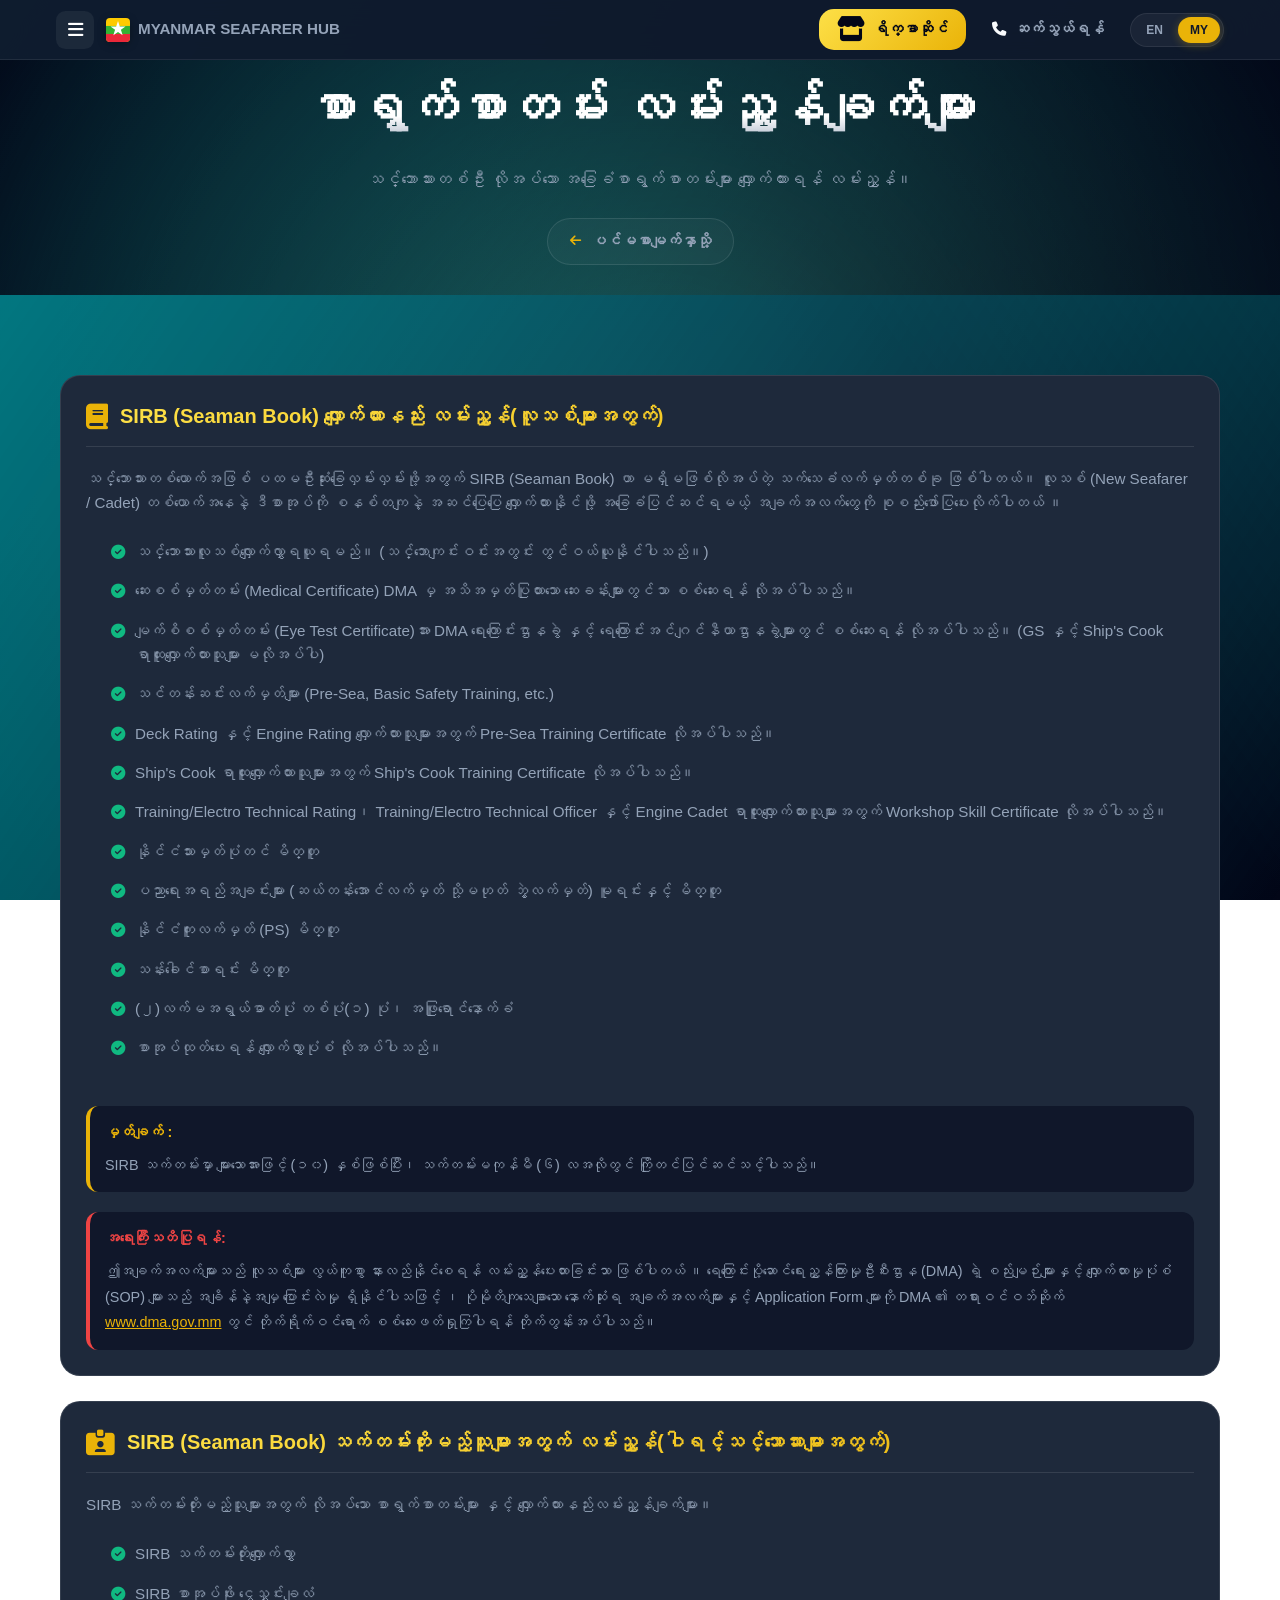
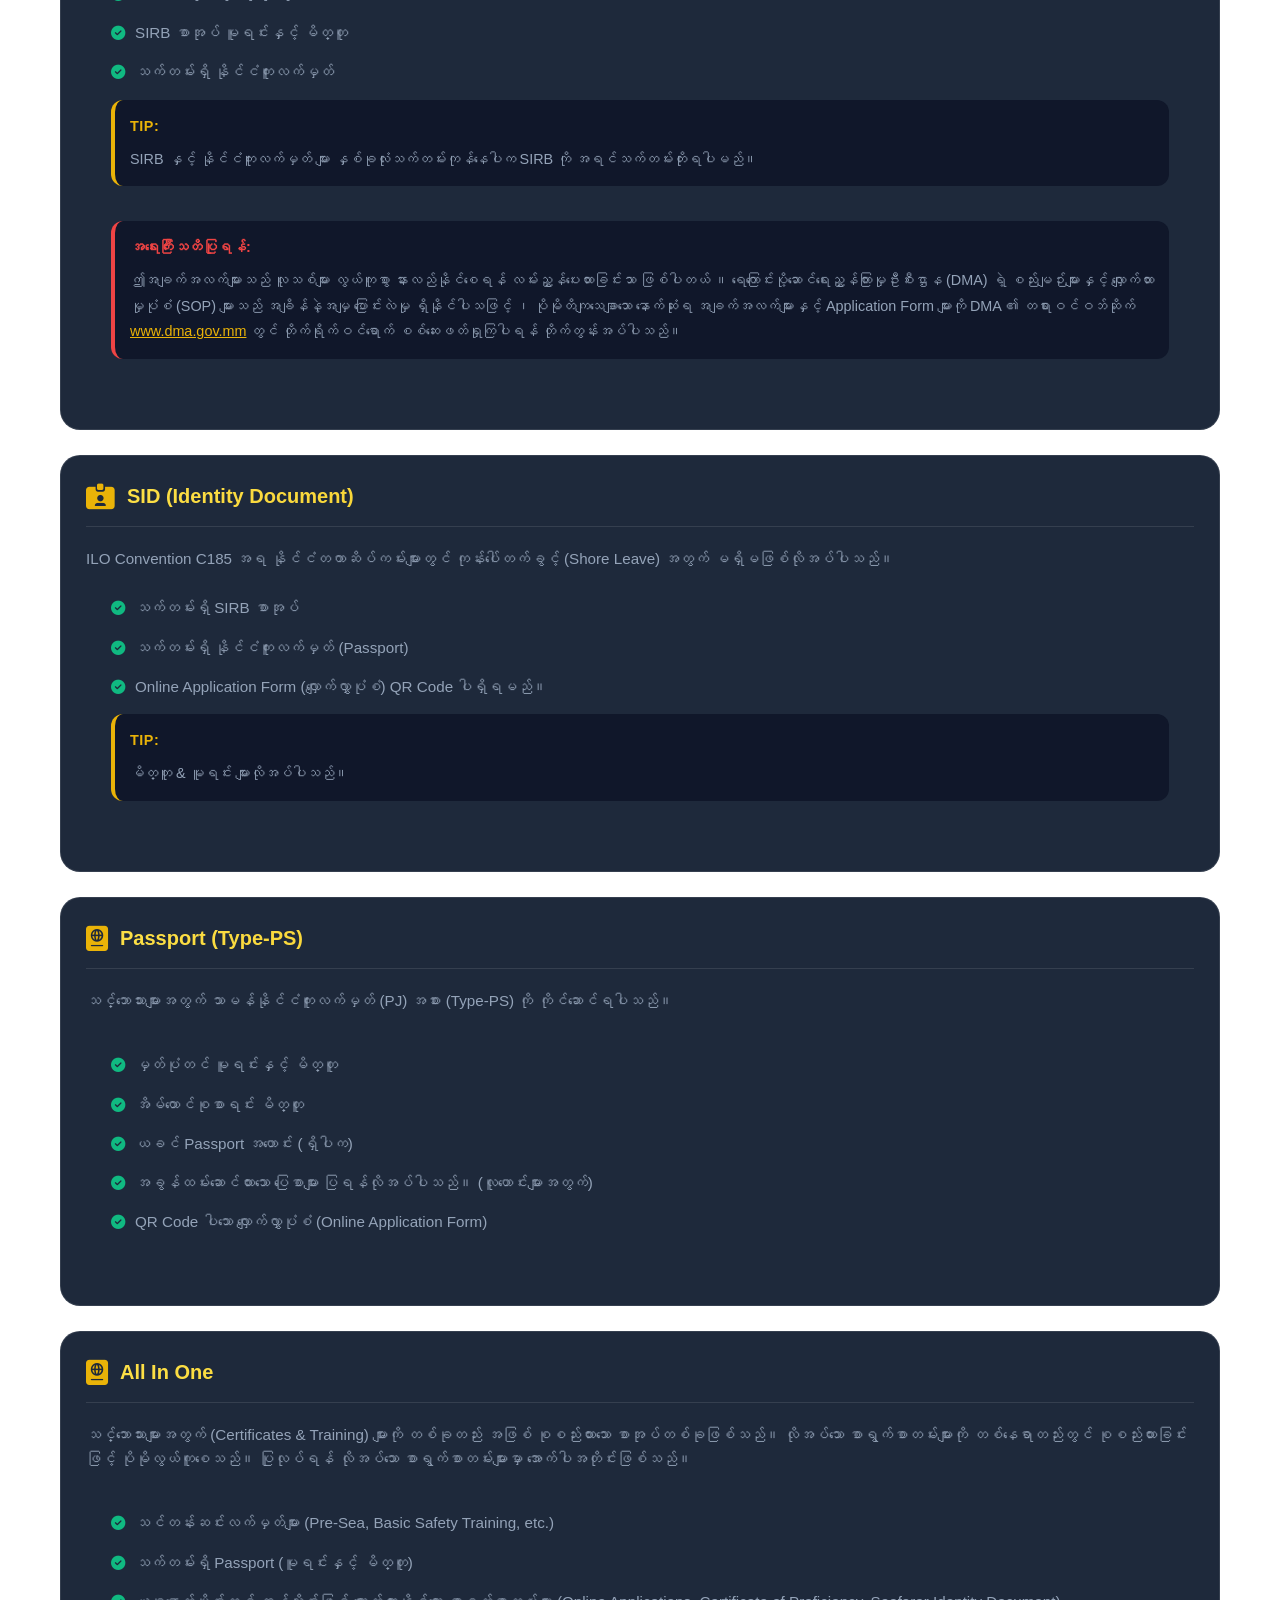
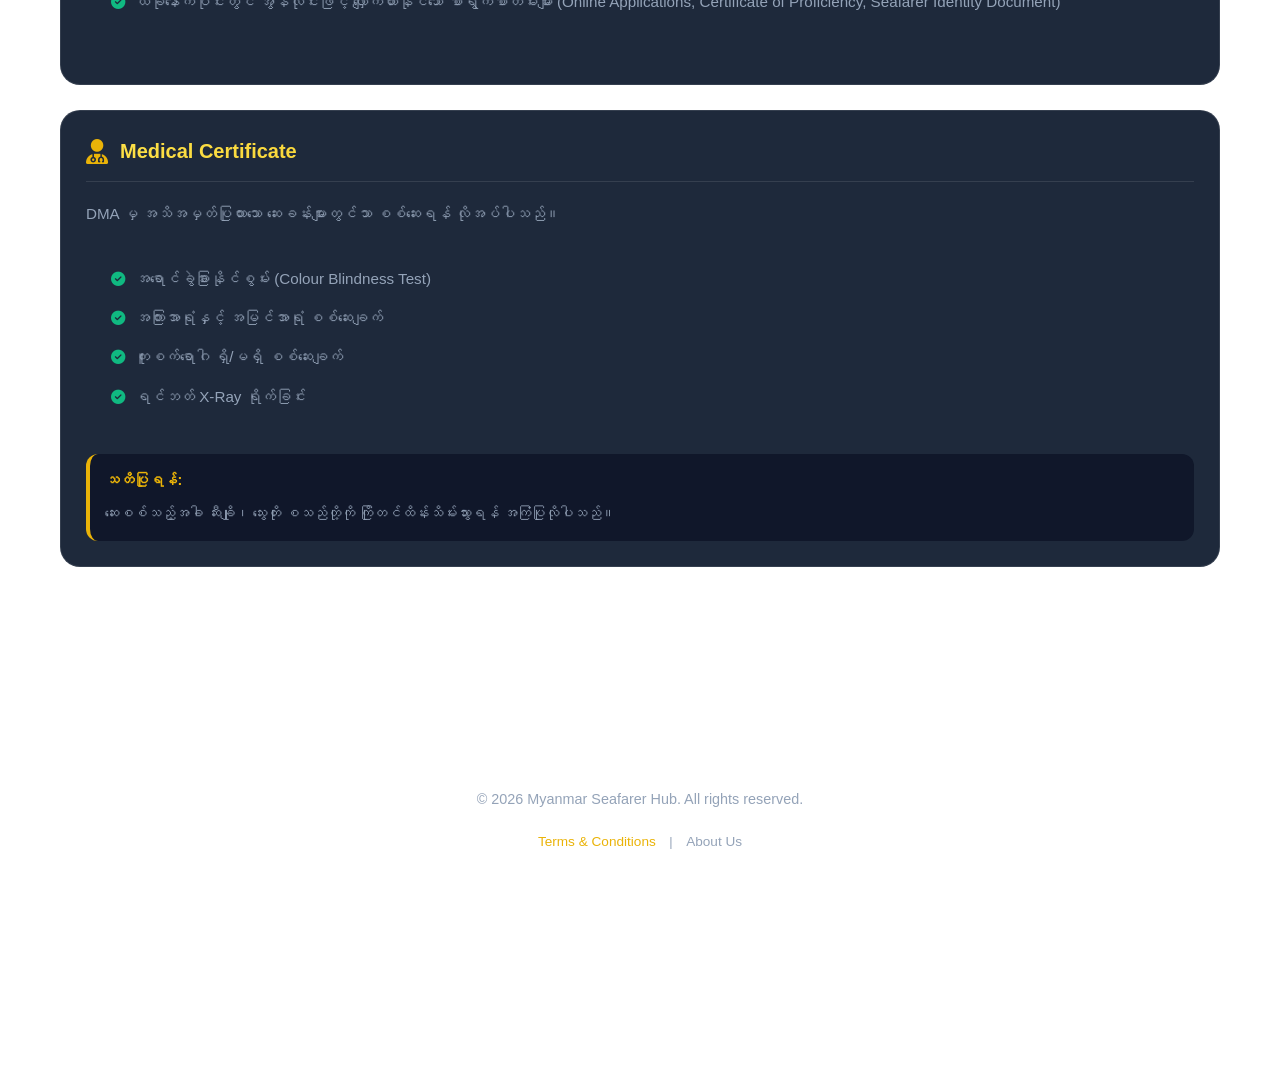
==== commit 7e3f3a39: "Add files via upload" ====
--- a/docs.html
+++ b/docs.html
@@ -3,6 +3,14 @@
   <head>
     <meta charset="UTF-8" />
     <meta name="viewport" content="width=device-width, initial-scale=1.0" />
+    <meta
+      name="description"
+      content="Myanmar Seafarer Hub - Guide, Documentation and Marine Supply for Myanmar Seafarers."
+    />
+    <meta
+      name="keywords"
+      content="Myanmar Seafarer, SIRB, CDC, Marine Shop, Seafarer Hub"
+    />
     <title>Documentation - Seafarer Hub</title>
     <link
       rel="stylesheet"
@@ -32,14 +40,24 @@
             <span data-i18n="nav-logo">MYANMAR SEAFARER HUB</span>
           </div>
         </div>
-        <div class="nav-right desktop-only">
+        <div class="nav-right">
           <a href="shop.html" class="btn-shop">
             <i class="fas fa-store"></i>
-            <span data-i18n="nav-shop"> ရိက္ခာဆိုင်</span>
+            <span data-i18n="nav-shop">ရိက္ခာဆိုင်</span>
           </a>
-          <a href="#contact" class="nav-link" data-i18n="nav-contact">
-            <i class="fas fa-phone"></i><span> ဆက်သွယ်ရန် </span></a
-          >
+          <a
+            href="index.html#contact"
+            class="nav-link desktop-only"
+            data-i18n="nav-contact"
+          >
+            <i class="fas fa-phone"></i><span>ဆက်သွယ်ရန်</span>
+          </a>
+
+          <!-- Integrated Navigation Language Switcher (အပေါ် Nav bar တန်းထဲသို့ ထည့်သွင်းထားခြင်း) -->
+          <div class="nav-lang-bar">
+            <button data-lang="en">EN</button>
+            <button data-lang="my" class="active">MY</button>
+          </div>
         </div>
       </div>
     </nav>
@@ -48,9 +66,6 @@
     <aside id="sidebar">
       <div class="sidebar-header">
         <h3 data-i18n="cat-title">ကဏ္ဍများ</h3>
-        <button id="close-sidebar" class="close-btn">
-          <i class="fas fa-times"></i>
-        </button>
       </div>
       <ul class="categories-list">
         <li>
@@ -394,7 +409,7 @@
           </article>
         </section>
 
-        <!-- Copyright Section (New) -->
+        <!-- Copyright Section -->
         <footer>
           <div
             class="footer-bottom"
@@ -405,8 +420,10 @@
               gap: 10px;
             "
           >
-            <div>&copy; 2026 Myanmar Seafarer Hub. All rights reserved.</div>
-            <div class="footer-links">
+            <div class="copyright-text">
+              &copy; 2026 Myanmar Seafarer Hub. All rights reserved.
+            </div>
+            <div class="dev-tag">
               <a
                 href="terms.html"
                 onclick="
@@ -438,17 +455,6 @@
       </main>
     </div>
 
-    <!-- Unified Floating Language Switcher (Laptop ရော Mobile ပါ တစ်ခုတည်းကိုသာ သုံးသည်) -->
-    <div class="mobile-lang-bar" id="langBar">
-      <div class="lang-toggle-icon">
-        <i class="fas fa-earth"></i>
-      </div>
-      <div class="lang-options">
-        <button data-lang="en">EN</button>
-        <button data-lang="my" class="active">MY</button>
-      </div>
-    </div>
-
     <!-- Mobile Bottom Navigation Bar -->
     <div id="mobile-bottom-nav" class="mobile-only">
       <div class="bottom-nav-item">
--- a/main.css
+++ b/main.css
@@ -31,21 +31,54 @@
   scroll-behavior: smooth;
   -webkit-text-size-adjust: 100%;
   width: 100%;
-  overflow-x: hidden; /* အရေးကြီးသည်- ဘေးတိုက်ထွက်ခြင်းကို ကာကွယ်ရန် */
-}
-
+  overflow-x: hidden;
+}
+
+/* --- Neon Maritime Wave Effect --- */
 body {
-  background: linear-gradient(
-    to right,
-    var(--primary-dark) 0%,
-    var(--primary-light) 100%
-  );
+  /* ပင်လယ်ပြင် အရောင်တောက်တောက် (Vibrant Deep Sea Gradient) */
+  background: radial-gradient(circle at 50% 50%, #0f172a 0%, #020617 100%);
   background-attachment: fixed;
   color: var(--text-bright);
   line-height: 1.6;
   overflow-x: hidden;
-}
-
+  position: relative;
+}
+
+/* Neon Wave Overlay */
+body::before {
+  content: "";
+  position: fixed;
+  top: 0;
+  left: 0;
+  width: 100%;
+  height: 100%;
+  /* အရောင်ပိုတောက်စေရန်အတွက် နီယွန်အလင်းရောင်များ ပိုထည့်ထားသည် */
+  background:
+    linear-gradient(
+      125deg,
+      rgba(0, 242, 255, 0.5) 0%,
+      rgba(0, 100, 255, 0) 50%
+    ),
+    linear-gradient(235deg, rgba(0, 255, 150, 0.4) 0%, rgba(0, 150, 255, 0) 50%);
+  background-size: 200% 200%;
+  animation: gradient 8s ease infinite;
+  pointer-events: none;
+  z-index: -1;
+  filter: brightness(1.2) contrast(1.1);
+}
+
+@keyframes gradient {
+  0% {
+    background-position: 0% 50%;
+  }
+  50% {
+    background-position: 100% 50%;
+  }
+  100% {
+    background-position: 0% 50%;
+  }
+}
 /* တစ်သမတ်တည်းဖြစ်သော Typography (Gradient Headings) */
 h1,
 h2,
@@ -95,48 +128,17 @@
   width: 100%;
 }
 
-/* --- iPhone Style Buttons (Compact & Rounded) --- */
-
-.btn,
-button:not(.icon-btn):not(.nav-btn) {
-  display: inline-flex;
-  align-items: center;
-  justify-content: center;
-  gap: 8px;
-  padding: 10px 20px;
-  border-radius: 12px;
-  font-weight: 600;
-  font-size: 0.9rem;
-  cursor: pointer;
-  transition: var(--transition);
-  border: none;
-  min-height: 44px; /* Apple Touch Target Guideline */
-}
-
-.btn-primary {
-  background: var(--grad-gold);
-  color: var(--primary-dark);
-}
-
-.btn-primary:active {
-  transform: scale(0.95);
-}
-
-.btn-primary:hover {
-  opacity: 0.9;
-  transform: scale(0.97);
-}
-
-.btn-outline {
-  background: rgba(255, 255, 255, 0.05);
-  border: 1px solid rgba(255, 255, 255, 0.1);
-  color: var(--white);
-  backdrop-filter: blur(5px);
-}
-
-.btn-outline:hover {
-  background: rgba(255, 255, 255, 0.1);
-  border-color: var(--accent);
+#content-area {
+  flex: 1;
+  width: 100%;
+  padding: 60px 0px 100px;
+  margin: 0 auto;
+  display: flex;
+  flex-direction: column;
+}
+
+main {
+  padding: 40px 60px;
 }
 
 /* --- Overlay Styling --- */
@@ -147,34 +149,18 @@
   width: 100%;
   height: 100%;
   background: rgba(0, 0, 0, 0.7);
-  backdrop-filter: blur(4px); /* အနောက်ကို ဝါးသွားစေရန် */
-  z-index: 998; /* Sidebar (999) ရဲ့ အောက်မှာ ထားပါ */
-  display: none; /* ပုံမှန်အချိန်တွင် ပိတ်ထားမည် */
+  backdrop-filter: blur(4px);
+  z-index: 998;
+  display: none;
   opacity: 0;
   transition: opacity 0.3s ease;
 }
 
-/* Sidebar ပွင့်လာချိန် Overlay ကို ပြရန် */
 #overlay.active {
   display: block;
   opacity: 1;
 }
-.app-layout {
-  display: flex;
-  flex-direction: column;
-  min-height: 100vh;
-  width: 100%;
-}
-
-#content-area {
-  flex: 1;
-  width: 100%;
-  /* အပေါ်ကို ကပ်သွားစေရန် padding-top ကို ၂၀ အထိ လျှော့ချထားသည် */
-  padding: 60px 0px 100px;
-  margin: 0 auto;
-  display: flex;
-  flex-direction: column;
-}
+
 /* --- Navigation & Header --- */
 #sticky-nav {
   position: fixed;
@@ -183,8 +169,8 @@
   width: 100%;
   height: 60px;
   background: var(--nav-glass);
-  backdrop-filter: blur(20px);
-  -webkit-backdrop-filter: blur(20px);
+  backdrop-filter: blur(40px);
+  -webkit-backdrop-filter: blur(30px);
   border-bottom: 1px solid rgba(255, 255, 255, 0.08);
   z-index: 1000;
   display: flex;
@@ -214,7 +200,7 @@
   color: var(--white);
   width: 38px;
   height: 38px;
-  border-radius: 50%;
+  border-radius: 25%;
   cursor: pointer;
   transition: var(--transition);
   display: flex;
@@ -236,127 +222,373 @@
   border-radius: 4px;
   box-shadow: 0 2px 8px rgba(0, 0, 0, 0.3);
 }
-/* --- Laptop & Mobile Display logic --- */
+
+.nav-right {
+  display: flex;
+  align-items: center;
+  gap: 10px;
+}
+
+/* --- Display Logic (Desktop default) --- */
 .desktop-only {
   display: flex !important;
 }
-
 .mobile-only {
   display: none !important;
 }
 
-/* --- Responsive Layout Logic --- */
-.desktop-only {
-  display: flex !important;
-}
-.mobile-only {
-  display: none !important;
-}
-
-@media (max-width: 768px) {
-  .desktop-only {
-    display: none !important;
-  }
-  .mobile-only {
-    display: flex !important;
-  }
-
-  /* ဖုန်းမှာ Header ပိုကျစ်လစ်စေရန် */
-  .logo span {
-    font-size: 0.85rem;
-  }
-  #menu-toggle {
-    display: none;
-  } /* Bottom Nav ရှိလျှင် ဖျောက်ထားနိုင်သည် */
-}
-
-/* ==========================================
-   Header / Navigation ရှိ စျေးဆိုင်ခလုတ် (Premium Style)
-   ========================================== */
+/* --- 🛒 Premium Shop Button --- */
 .btn-shop {
-  /* 💡 သာမန်အဝါရောင်အစား ကိုစော၏ Gradient Gold ကို သုံးပြီး ပိုမိုတောက်ပစေခြင်း */
+  position: relative;
+  isolation: isolate;
+  overflow: hidden;
+  z-index: 1;
+  transition: all 0.4s ease;
   background: var(--grad-gold);
-  color: var(
-    --bg-main
-  ) !important; /* အဝါရောင်နောက်ခံပေါ်တွင် စာသားအမှောင်ရောင် ထင်ရှားစေရန် */
-  font-size: 0.9rem;
+  color: var(--bg-main) !important;
+  font-size: 25px;
   font-weight: 700;
-  margin-right: 15px;
-  padding: 8px 20px;
-  border-radius: 50px; /* လုံးဝန်းသော Capsule ပုံစံ ခလုတ်ဒီဇိုင်း */
-  text-decoration: none;
+  padding: 8px 18px;
+  border-radius: 15px;
   display: inline-flex;
   align-items: center;
-  justify-content: center;
-  gap: 8px; /* အိုင်ကွန်နှင့် စာသားကြား ၈ ပစ်ဆယ် အကွာအဝေး */
-
-  /* ခလုတ်နှင့်လိုက်ဖက်မည့် အရိပ် (Shadow) ကို သေသပ်အောင် ချိန်ညှိခြင်း */
-  box-shadow: 0 4px 15px rgba(234, 179, 8, 0.25);
-  border: 1px solid rgba(253, 224, 71, 0.3); /* အနားသတ်ကို ရွှေရောင်ဖျော့ဖျော့လိုင်းလေး ခံပေးခြင်း */
-
-  transition: var(--transition);
+  gap: 8px;
   cursor: pointer;
 }
 
-/* ခလုတ်ပေါ်သို့ မောက်စ်တင်လျှင် ဖြစ်ပေါ်မည့် အကျိုးသက်ရောက်မှု */
-.btn-shop:hover {
-  /* Hover ဖြစ်ချိန်တွင် အရောင်ကို အနည်းငယ်ရင့်စေပြီး ပိုကြွလာစေရန် */
+.btn-shop::before {
+  content: "";
+  position: absolute;
+  top: 0;
+  left: auto;
+  right: 0;
+  width: 0;
+  height: 100%;
   background: linear-gradient(
     135deg,
     var(--accent) 0%,
     var(--accent-hover) 100%
   );
-  transform: translateY(
-    -2px
-  ); /* အပေါ်သို့ ၂ ပစ်ဆယ် အလိုအလျောက် ကြွတက်မည့် Effect */
-
-  /* အရိပ်ကို ပိုမိုထင်ရှားစေပြီး ခလုတ်လင်းလာသည့်ပုံစံ ပြုလုပ်ခြင်း */
-  box-shadow: 0 6px 20px rgba(234, 179, 8, 0.45);
-  border-color: rgba(253, 224, 71, 0.5);
-}
-
-/* ခလုတ်ကို နှိပ်လိုက်သည့်အချိန် (Click/Active) ဖြစ်ပေါ်မည့် အကျိုးသက်ရောက်မှု */
+  transition: width 0.5s cubic-bezier(0.785, 0.135, 0.15, 0.86);
+  z-index: -1;
+  border-radius: inherit;
+  transition: 0.4s;
+}
+
+.btn-shop:hover {
+  transform: translateY(-2px);
+  box-shadow: 0 8px 25px rgba(234, 179, 8, 0.4);
+  color: var(--primary-dark) !important;
+}
+
+.btn-shop:hover::before {
+  width: 100%;
+  left: 0;
+  right: auto;
+}
+
 .btn-shop:active {
-  transform: translateY(0); /* ပြန်ကျသွားပြီး အထိအတွေ့ ခံစားချက်ပေးခြင်း */
+  transform: translateY(0);
   box-shadow: 0 3px 10px rgba(234, 179, 8, 0.3);
 }
-/* 🎯 .btn-shop ထဲက စာသား (span) ကို လုံးဝအမဲရောင်ဖြစ်စေရန် */
-.btn-shop span {
-  color: var(
-    --bg-main
-  ) !important; /* #020617 အမှောင်ရောင် (စာသားအမဲ) ဖြစ်သွားစေမည် */
-}
-
-/* 🎯 .btn-shop ထဲက အိုင်ကွန် (i) ကိုပါ လုံးဝအမဲရောင်ဖြစ်စေရန် */
+
+.btn-shop span,
 .btn-shop i {
-  color: var(--bg-main) !important; /* အိုင်ကွန်ပါ အမဲရောင်ပြောင်းစေမည် */
-}
-/* ၂။ သာမန် Navigation Link (ဥပမာ - ဆက်သွယ်ရန် လင့်ခ်) အတွက် မူရင်းဒီဇိုင်း */
+  color: var(--bg-main) !important;
+}
+
+/* --- 🔗 Navigation Links --- */
 .nav-link {
   color: var(--text-bright);
   font-weight: 600;
   font-size: 0.9rem;
   padding: 8px 16px;
-  border-radius: 12px;
+  border-radius: 15px;
   text-decoration: none;
   display: inline-flex;
   align-items: center;
-  gap: 8px; /* 💡 ဤနေရာတွင် gap: 8px ခံလိုက်ခြင်းဖြင့် ဖုန်းအိုင်ကွန်နှင့် ဆက်သွယ်ရန်စာသား လှလှပပ ကွာသွားပါမည် */
+  gap: 8px;
   transition: var(--transition);
+  position: relative;
+  overflow: hidden;
+  z-index: 1;
+}
+
+.nav-link::before {
+  content: "";
+  position: absolute;
+  top: 0;
+  left: auto;
+  right: 0%;
+  width: 0;
+  height: 100%;
+  background: linear-gradient(
+    135deg,
+    var(--accent) 0%,
+    var(--accent-hover) 100%
+  );
+  transition: width 0.4s cubic-bezier(0.25, 1, 0.5, 1);
+  z-index: -1;
+  border-radius: inherit;
 }
 
 .nav-link:hover {
-  background: var(--primary-dark); /* မှန်ကြည်ရောင် အနောက်ခံဖျော့ဖျော့ */
-  color: var(--accent) !important;
+  color: var(--primary-dark) !important;
   transform: translateY(-2px);
-}
-
-/* ဆက်သွယ်ရန်လင့်ခ်ထဲက အိုင်ကွန်ကိုပါ Hover ဖြစ်ရင် အဝါရောင် လိုက်ပြောင်းစေရန် */
+  box-shadow: 0 4px 12px rgba(234, 179, 8, 0.2);
+}
+
+.nav-link:hover::before {
+  width: 100%;
+  left: 0;
+  right: auto;
+}
+
 .nav-link:hover i {
+  color: var(--primary-dark) !important;
+}
+
+/* --- 🌐 Integrated Language Switcher (Dropdown / Compact Toggle) --- */
+.nav-lang-bar {
+  display: flex;
+  align-items: center;
+  background: rgba(255, 255, 255, 0.05);
+  border: 1px solid rgba(255, 255, 255, 0.08);
+  border-radius: 50px;
+  padding: 3px;
+  gap: 3px;
+}
+
+.nav-lang-bar button {
+  background: transparent;
+  border: none;
+  color: var(--text-dim);
+  padding: 6px 12px;
+  border-radius: 50px;
+  font-size: 0.75rem;
+  font-weight: 800;
+  cursor: pointer;
+  transition: var(--transition);
+  min-height: auto !important; /* Reset body button target height */
+}
+
+.nav-lang-bar button.active {
+  background: var(--accent);
+  color: var(--primary-dark) !important;
+  box-shadow: 0 2px 8px rgba(234, 179, 8, 0.3);
+}
+
+.nav-lang-bar button:hover:not(.active) {
+  color: var(--white);
+  background: rgba(255, 255, 255, 0.08);
+}
+
+/* --- 🌟 Hero Section --- */
+.hero {
+  display: flex;
+  flex-direction: column;
+  justify-content: center;
+  align-items: center;
+  text-align: center;
+  width: 100%;
+  min-height: 20vh;
+  padding: 10px 24px 20px;
+  margin-bottom: 40px;
+  background: radial-gradient(
+    circle at center,
+    rgba(234, 179, 8, 0.08) 0%,
+    var(--bg-main) 100%
+  );
+  background-attachment: fixed;
+  position: relative;
+}
+
+.hero h1 {
+  font-size: clamp(1.8rem, 5vw, 3.2rem);
+  font-weight: 800;
+  line-height: 1.3;
+  max-width: 900px;
+  margin-bottom: 20px;
+  letter-spacing: -0.01em;
+  background: linear-gradient(to bottom, #ffffff 60%, #94a3b8 100%);
+  -webkit-background-clip: text;
+  -webkit-text-fill-color: transparent;
+  padding: 5px 0;
+}
+
+.hero p {
+  font-size: clamp(1rem, 1.3vw, 1.15rem);
+  color: var(--text-dim);
+  max-width: 600px;
+  line-height: 1.6;
+  margin: 0 auto;
+}
+
+/* --- 🔙 Back Link Button --- */
+.back-link-container {
+  width: 100%;
+  display: flex;
+  justify-content: center;
+  margin-top: 25px;
+  margin-bottom: 10px;
+}
+
+.back-link {
+  display: inline-flex;
+  align-items: center;
+  gap: 10px;
+  padding: 10px 22px;
+  background: rgba(255, 255, 255, 0.03);
+  border: 1px solid rgba(255, 255, 255, 0.1);
+  border-radius: 50px;
   color: var(--accent);
-}
-
-/* --- Sidebar Styling --- */
+  text-decoration: none;
+  font-size: 0.9rem;
+  font-weight: 600;
+  transition: var(--transition);
+}
+
+.back-link:hover {
+  background: rgba(234, 179, 8, 0.1);
+  border-color: var(--accent);
+  transform: translateY(-3px);
+  box-shadow: 0 5px 15px rgba(234, 179, 8, 0.2);
+}
+
+.back-link i {
+  font-size: 0.8rem;
+}
+
+/* --- 📞 Contact Section (Laptop Mode 3-Columns) --- */
+#contact {
+  display: flex;
+  flex-direction: column;
+  align-items: center;
+  justify-content: center;
+}
+
+.contact-container {
+  max-width: 1100px;
+  margin: 0 auto;
+}
+
+#contact h2 {
+  font-size: 1.8rem;
+  font-weight: 700;
+  color: var(--text-bright);
+  text-align: center;
+  margin-bottom: 40px;
+  position: relative;
+}
+
+#contact h2::after {
+  content: "";
+  position: absolute;
+  bottom: -10px;
+  left: 50%;
+  transform: translateX(-50%);
+  width: 45px;
+  height: 3px;
+  background: var(--accent);
+  border-radius: 2px;
+}
+
+.contact-grid {
+  display: grid;
+  grid-template-columns: repeat(3, 1fr);
+  gap: 24px;
+  width: 100%;
+}
+
+.contact-info-item {
+  display: flex;
+  flex-direction: column;
+  align-items: center;
+  justify-content: center;
+  text-align: center;
+  background: var(--card-bg);
+  border: 1px solid rgba(255, 255, 255, 0.05);
+  border-radius: 20px;
+  padding: 35px 24px;
+  text-decoration: none;
+  position: relative;
+  overflow: hidden;
+  transition: var(--transition);
+  box-shadow: var(--shadow);
+}
+
+.contact-icon {
+  width: 56px;
+  height: 56px;
+  border-radius: 50%;
+  display: flex;
+  align-items: center;
+  justify-content: center;
+  font-size: 1.4rem;
+  margin-bottom: 16px;
+  transition: var(--transition);
+  box-shadow: 0 8px 16px rgba(0, 0, 0, 0.2);
+}
+
+.contact-text-group {
+  display: flex;
+  flex-direction: column;
+  align-items: center;
+  justify-content: center;
+  gap: 6px;
+  width: 100%;
+}
+
+.contact-label {
+  font-size: 0.75rem;
+  color: var(--text-dim);
+  text-transform: uppercase;
+  letter-spacing: 0.8px;
+  font-weight: 500;
+}
+
+.contact-value {
+  font-size: 1.05rem;
+  font-weight: 600;
+  color: var(--text-bright);
+  word-break: break-all;
+  transition: var(--transition);
+}
+
+.contact-arrow {
+  display: none;
+}
+
+.phone-card .contact-icon {
+  background: rgba(16, 185, 129, 0.12);
+  color: var(--sms);
+}
+.email-card .contact-icon {
+  background: rgba(239, 68, 68, 0.12);
+  color: var(--warning);
+}
+.messenger-card .contact-icon {
+  background: rgba(0, 132, 255, 0.12);
+  color: var(--messenger);
+}
+
+.contact-info-item:hover {
+  background: #243249;
+  transform: translateY(-5px);
+  border-color: rgba(255, 255, 255, 0.12);
+  box-shadow: 0 16px 32px -8px rgba(0, 0, 0, 0.6);
+}
+
+.contact-info-item:hover .contact-icon {
+  transform: scale(1.08);
+  box-shadow: 0 0 15px currentColor;
+}
+
+.contact-info-item:hover .contact-value {
+  color: var(--accent);
+}
+
+/* --- 🌐 Sidebar Navigation --- */
 #sidebar {
   position: fixed;
   top: 0;
@@ -372,7 +604,6 @@
 #sidebar.active {
   left: 0;
 }
-
 .sidebar-header {
   padding: 25px 20px;
   display: flex;
@@ -397,439 +628,7 @@
   color: var(--accent);
 }
 
-@media (min-width: 1024px) {
-  .app-layout {
-    /* Laptop မှာ sidebar နဲ့ main ကို ဘေးတိုက်ပြချင်ရင် 
-       ဒီနေရာမှာ flex-direction: row; ပြောင်းလို့ရပါတယ် 
-       ဒါပေမဲ့ လက်ရှိ design အတိုင်းဆိုရင် column က ပိုရှင်းပါတယ် */
-  }
-
-  main {
-    padding: 40px 60px; /* Laptop မှာ ဘေး space ပိုချန်ပေးမယ် */
-  }
-}
-
-/* --- Mobile အတွက် ညှိချက် --- */
-@media (max-width: 768px) {
-  main {
-    padding: 15px;
-    padding-bottom: 100px; /* Mobile Bottom Nav အတွက် နေရာပိုချန်တာပါ */
-  }
-}
-/* --- Hero Section Refined Design --- */
-
-.hero {
-  display: flex;
-  flex-direction: column;
-  justify-content: center;
-  align-items: center;
-  text-align: center;
-  width: 100%;
-  border-bottom-left-radius: 300px;
-  border-bottom-right-radius: 300px;
-
-  /* အပေါ်ဘက်တွေကို အချွန်အတိုင်းထားရန် (Default က 0 ဖြစ်သော်လည်း သေချာစေရန်) */
-  border-top-left-radius: 0;
-  border-top-right-radius: 0;
-
-  /* အပေါ်ကို ကပ်သွားစေရန် height ကို လျှော့ချလိုက်သည် */
-  min-height: 20vh;
-  /* အပေါ်ဘက် padding ကို နည်းနိုင်သမျှ နည်းအောင် ထားပြီး အောက်ဘက်တွင် Content Grid နှင့် ခြားရန် margin ထည့်သည် */
-  padding: 10px 24px 20px;
-  margin-bottom: 40px; /* Content Grid နှင့် ခြားရန် */
-
-  background: radial-gradient(
-    circle at center,
-    rgba(234, 179, 8, 0.08) 0%,
-    var(--bg-main) 100%
-  );
-  background-attachment: fixed; /* Scroll လုပ်လျှင် background ငြိမ်နေစေရန် */
-  position: relative;
-}
-
-.hero h1 {
-  /* စာသားတွေ မပြတ်သွားအောင် line-height ကို ၁.၃ သို့ တိုးမြှင့်လိုက်သည် */
-  font-size: clamp(1.8rem, 5vw, 3.2rem);
-  font-weight: 800;
-  line-height: 1.3;
-  max-width: 900px; /* စာသားပြတ်မသွားစေရန် width ကို နည်းနည်းတိုးသည် */
-  margin-bottom: 20px;
-  letter-spacing: -0.01em;
-
-  background: linear-gradient(to bottom, #ffffff 60%, #94a3b8 100%);
-  -webkit-background-clip: text;
-  -webkit-text-fill-color: transparent;
-  padding: 5px 0; /* စာသားထိပ်/အောက် မပြတ်စေရန် */
-}
-
-.hero p {
-  /* စာကြောင်းတွေ ပြတ်မသွားအောင် line-height ကို ၁.၆ ထားပါသည် */
-  font-size: clamp(1rem, 1.3vw, 1.15rem);
-  color: var(--text-dim);
-  max-width: 600px;
-  line-height: 1.6;
-  margin: 0 auto;
-}
-
-/* --- Responsive Layout for Mobile --- */
-@media (max-width: 768px) {
-  .hero {
-    min-height: 30vh;
-    padding: 80px 20px 20px;
-    margin-bottom: 20px;
-  }
-
-  .hero h1 {
-    font-size: 1.7rem;
-    line-height: 1.4; /* ဖုန်းမှာ စာကြောင်းတွေ တစ်ကြောင်းနဲ့တစ်ကြောင်း မကပ်စေရန် */
-    margin-bottom: 12px;
-  }
-
-  .hero p {
-    font-size: 0.95rem;
-    line-height: 1.5;
-  }
-}
-
-/* Laptop ကြီးများတွင် အချိုးအစား ညီညွတ်စေရန် */
-@media (min-width: 1440px) {
-  .hero {
-    min-height: 35vh;
-    margin-bottom: 60px;
-  }
-  .hero h1 {
-    font-size: 3.5rem;
-  }
-}
-/* --- Back Link Container & Button (New Addition) --- */
-.back-link-container {
-  width: 100%;
-  display: flex;
-  justify-content: center;
-  margin-top: 25px; /* စာသားများနှင့် ခွာထားရန် */
-  margin-bottom: 10px;
-}
-
-.back-link {
-  display: inline-flex;
-  align-items: center;
-  gap: 10px;
-  padding: 10px 22px;
-  background: rgba(255, 255, 255, 0.03);
-  border: 1px solid rgba(255, 255, 255, 0.1);
-  border-radius: 50px;
-  color: var(--accent);
-  text-decoration: none;
-  font-size: 0.9rem;
-  font-weight: 600;
-  transition: var(--transition);
-}
-
-.back-link:hover {
-  background: rgba(234, 179, 8, 0.1);
-  border-color: var(--accent);
-  transform: translateY(-3px);
-  box-shadow: 0 5px 15px rgba(234, 179, 8, 0.2);
-}
-
-.back-link i {
-  font-size: 0.8rem;
-}
-@media (max-width: 768px) {
-  .hero {
-    min-height: 30vh;
-    padding: 90px 20px 20px;
-  }
-  .hero h1 {
-    line-height: 1.5;
-  }
-  .back-link-container {
-    margin-top: 15px;
-  }
-}
-
-/* ==========================================
-   CONTACT SECTION (RESPONSIVE LAYOUT)
-   ========================================== */
-
-#contact {
-  margin: 40px 20px;
-  padding: 30px 24px;
-  background: linear-gradient(
-    145deg,
-    var(--primary-light),
-    var(--primary-dark)
-  );
-  border-radius: 32px;
-  border: 1px solid rgba(255, 255, 255, 0.1);
-  display: flex;
-  flex-direction: column;
-  align-items: center;
-  gap: 20px;
-  box-shadow: 0 20px 40px rgba(0, 0, 0, 0.3);
-  text-align: center;
-  overflow: hidden;
-}
-
-#contact h2 {
-  font-size: 1.6rem;
-  color: var(--text-bright);
-  background: var(--grad-text);
-  -webkit-background-clip: text;
-  -webkit-text-fill-color: transparent;
-  margin-bottom: 10px;
-}
-
-/* Items Grid - Desktop တွင် ဘေးတိုက် တစ်တန်းတည်း ဖြစ်စေရန် */
-.contact-grid {
-  display: flex;
-  flex-direction: row;
-  justify-content: center;
-  align-items: center;
-  gap: 15px;
-  width: 100%;
-  flex-wrap: nowrap;
-  overflow-x: auto;
-  padding: 10px 5px;
-  scrollbar-width: none;
-}
-
-.contact-grid::-webkit-scrollbar {
-  display: none;
-}
-
-.contact-info-item {
-  background: rgba(255, 255, 255, 0.03);
-  padding: 12px 20px;
-  border-radius: 20px;
-  display: flex;
-  flex-direction: row;
-  align-items: center;
-  gap: 12px;
-  border: 1px solid rgba(255, 255, 255, 0.05);
-  transition: all 0.3s ease;
-  text-decoration: none;
-  flex: 0 0 auto;
-}
-
-.contact-info-item:hover {
-  background: rgba(255, 255, 255, 0.08);
-  border-color: var(--accent);
-  transform: translateY(-3px);
-}
-
-.contact-icon {
-  width: 40px;
-  height: 40px;
-  background: rgba(234, 179, 8, 0.1);
-  border-radius: 12px;
-  display: flex;
-  align-items: center;
-  justify-content: center;
-  font-size: 1.1rem;
-  color: var(--accent);
-  flex-shrink: 0;
-}
-
-.contact-text-group {
-  display: flex;
-  flex-direction: column;
-  align-items: flex-start;
-  text-align: left;
-}
-
-.contact-label {
-  font-size: 0.65rem;
-  color: var(--accent);
-  text-transform: uppercase;
-  letter-spacing: 0.5px;
-  font-weight: 700;
-  opacity: 0.8;
-}
-
-.contact-value {
-  font-size: 0.9rem;
-  font-weight: 600;
-  color: var(--text-bright);
-  white-space: nowrap;
-}
-
-/* --- Mobile View Adjustments (အပေါ်အောက် ပြောင်းလဲခြင်း) --- */
-@media (max-width: 768px) {
-  .contact-grid {
-    flex-direction: column; /* ဖုန်းတွင် အပေါ်အောက် စီရန် */
-    flex-wrap: wrap;
-    gap: 12px;
-    overflow-x: visible;
-  }
-
-  .contact-info-item {
-    width: 100%; /* ဖုန်းတွင် တစ်ခုချင်းစီ အပြည့်ပြရန် */
-    max-width: 320px;
-    flex: none;
-    justify-content: flex-start;
-  }
-
-  .contact-value {
-    white-space: normal;
-    word-break: break-all;
-  }
-  .hero {
-    min-height: 30vh;
-    padding: 90px 20px 20px;
-    border-radius: 0 0 50px 50px;
-  }
-  .hero h1 {
-    line-height: 1.5;
-  }
-}
-
-/* --- 4. Language Switcher (Floating Collapse Button) --- */
-.mobile-lang-bar {
-  position: fixed;
-  bottom: 220px;
-  right: 20px;
-  background: rgba(15, 23, 42, 0.95);
-  backdrop-filter: blur(15px);
-  -webkit-backdrop-filter: blur(15px);
-  padding: 6px;
-  border-radius: 50px;
-  border: 1px solid rgba(255, 255, 255, 0.15);
-  display: flex;
-  align-items: center;
-  z-index: 2000;
-  box-shadow: 0 10px 30px rgba(0, 0, 0, 0.5);
-  transition: all 0.5s cubic-bezier(0.175, 0.885, 0.32, 1.275);
-  max-width: 50px;
-  overflow: hidden;
-  cursor: pointer;
-  gap: 0px; /* အစတွင် gap မရှိစေရန် */
-  max-width: 50px; /* ပုံမှန်အချိန်မှာ အိုင်ကွန်စာပဲ ပေါ်ရမယ် */
-  transition: all 0.5s ease;
-}
-
-/* Toggle Active State - ပွင့်လာသည့်အခါ */
-.mobile-lang-bar.active {
-  max-width: 280px; /* နေရာပိုချဲ့လိုက်သည် */
-  padding: 6px 14px;
-  gap: 12px; /* Icon နှင့် Buttons ကြား ခွာလိုက်သည် */
-}
-
-/* Main Language Icon */
-.lang-toggle-icon {
-  width: 38px;
-  height: 38px;
-  min-width: 38px;
-  display: flex;
-  align-items: center;
-  justify-content: center;
-  background: var(--accent);
-  color: var(--primary-dark);
-  border-radius: 50%;
-  font-size: 1rem;
-  transition: transform 0.4s ease;
-}
-
-.mobile-lang-bar.active .lang-toggle-icon {
-  transform: rotate(360deg);
-  background: rgba(255, 255, 255, 0.1);
-  color: var(--accent);
-}
-
-/* Language Buttons Wrapper */
-.lang-options {
-  display: flex;
-  gap: 10px; /* EN နှင့် MY ကြား ခွာလိုက်သည် */
-  opacity: 0;
-  transform: translateX(20px);
-  transition: all 0.4s ease;
-  pointer-events: none;
-}
-
-.mobile-lang-bar.active .lang-options {
-  opacity: 1;
-  transform: translateX(0);
-  pointer-events: auto;
-}
-
-.mobile-lang-bar button {
-  background: transparent;
-  border: none;
-  color: var(--text-dim);
-  padding: 8px 16px; /* ခလုတ်ထဲက စာသားများကိုလည်း နေရာပိုပေးလိုက်သည် */
-  border-radius: 50px;
-  font-size: 0.75rem;
-  font-weight: 800;
-  cursor: pointer;
-  transition: var(--transition);
-  text-transform: uppercase;
-  white-space: nowrap;
-}
-
-.mobile-lang-bar button.active {
-  background: var(--accent);
-  color: var(--primary-dark);
-}
-
-.mobile-lang-bar button:hover:not(.active) {
-  color: var(--white);
-  background: rgba(255, 255, 255, 0.1);
-}
-
-/* --- iPhone Bottom Navigation --- */
-#mobile-bottom-nav {
-  position: fixed;
-  bottom: 0;
-  left: 0;
-  width: 100%;
-  background: rgba(15, 23, 42, 0.9);
-  backdrop-filter: blur(20px);
-  -webkit-backdrop-filter: blur(20px);
-  height: 75px;
-  display: flex;
-  justify-content: space-around;
-  align-items: center;
-  border-top: 1px solid rgba(255, 255, 255, 0.1);
-  padding-bottom: env(safe-area-inset-bottom); /* iPhone Notch Space */
-}
-
-.bottom-nav-item a,
-.bottom-nav-item button {
-  display: flex;
-  flex-direction: column;
-  align-items: center;
-  color: var(--text-dim);
-  font-size: 0.7rem;
-  background: none;
-  border: none;
-  gap: 4px;
-}
-
-.bottom-nav-item.active a,
-.bottom-nav-item.active button {
-  color: var(--accent);
-}
-
-.bottom-nav-item i {
-  font-size: 1.3rem;
-}
-
-/* --- Mobile Fixes --- */
-@media (max-width: 768px) {
-  .hero {
-    padding: 100px 16px 40px;
-  }
-  .grid-container {
-    gap: 15px;
-  }
-  #contact {
-    padding: 30px 16px;
-  }
-  body {
-    line-height: 1.6;
-  }
-}
-/* --- 4. Footer Styling --- */
+/* --- 🌐 Footer Area --- */
 .footer-bottom {
   padding: 60px 24px 120px;
   text-align: center;
@@ -848,19 +647,154 @@
   color: var(--text-dim);
 }
 
-/* --- Mobile Specific Optimization --- */
-@media (max-width: 600px) {
-  .grid-container {
+/* ==========================================================================
+   📱 SECTION 2: MOBILE ONLY STYLES (Responsive Media Queries)
+   ========================================================================== */
+/* Laptop ကြီးများအတွက် Hero ညှိချက် */
+@media (min-width: 1440px) {
+  .hero {
+    min-height: 35vh;
+    margin-bottom: 40px;
+  }
+  .hero h1 {
+    font-size: 3.5rem;
+  }
+}
+@media (max-width: 768px) {
+  /* Display Logic Switch */
+  .desktop-only {
+    display: none !important;
+  }
+  .mobile-only {
+    display: flex !important;
+  }
+
+  /* Layout & Main Padding Adjustments */
+  main {
+    padding: 15px;
+    padding-bottom: 100px;
+  }
+
+  /* Header & Logo Responsive */
+  .logo span {
+    font-size: 0.85rem;
+  }
+  #menu-toggle {
+    display: none;
+  }
+
+  /* Hero Section Mobile View */
+  .hero {
+    min-height: 30vh;
+    padding: 50px 20px 20px;
+    margin-bottom: 20px;
+  }
+  .hero h1 {
+    font-size: 1.7rem;
+    line-height: 1.4;
+    margin-bottom: 12px;
+  }
+  .hero p {
+    font-size: 0.95rem;
+    line-height: 1.5;
+  }
+
+  /* Back Link Mobile */
+  .back-link-container {
+    margin-top: 15px;
+  }
+
+  /* Contact Grid Mobile View (1 Column Card Stack) */
+  .contact-grid {
     grid-template-columns: 1fr;
-    padding: 0 16px;
-  }
-
-  #contact {
-    margin: 60px 16px 120px;
-    padding: 40px 20px;
-  }
-
+    gap: 20px;
+  }
   .contact-info-item {
-    max-width: 100%;
-  }
-}
+    padding: 30px 20px;
+  }
+  .btn-shop {
+    display: none !important;
+  }
+
+  /* --- 📱 Floating Capsule Bottom Navigation --- */
+  #mobile-bottom-nav {
+    position: fixed;
+    bottom: 16px;
+    left: 50%;
+    transform: translateX(-50%);
+    width: calc(100% - 32px);
+    max-width: 480px;
+    background: rgba(15, 23, 42, 0.85);
+    backdrop-filter: blur(16px);
+    -webkit-backdrop-filter: blur(16px);
+    height: 68px;
+    display: flex;
+    justify-content: space-around;
+    align-items: center;
+    border-radius: 24px;
+    border: 1px solid rgba(255, 255, 255, 0.08);
+    box-shadow: 0 12px 32px -4px rgba(0, 0, 0, 0.7);
+    z-index: 10000;
+    padding: 0 10px;
+    transition: var(--transition);
+  }
+
+  .bottom-nav-item {
+    flex: 1;
+    display: flex;
+    justify-content: center;
+    align-items: center;
+    height: 100%;
+  }
+
+  .bottom-nav-item a,
+  .bottom-nav-item button {
+    display: flex;
+    flex-direction: column;
+    align-items: center;
+    justify-content: center;
+    color: var(--text-dim);
+    font-size: 0.75rem;
+    font-weight: 500;
+    background: none;
+    border: none;
+    gap: 5px;
+    width: 100%;
+    height: 100%;
+    cursor: pointer;
+    position: relative;
+    transition: var(--transition);
+  }
+
+  .bottom-nav-item i {
+    font-size: 1.25rem;
+    transition: transform 0.3s cubic-bezier(0.4, 0, 0.2, 1);
+  }
+
+  .bottom-nav-item.active a,
+  .bottom-nav-item.active button {
+    color: var(--accent) !important;
+    font-weight: 600;
+  }
+
+  .bottom-nav-item.active i {
+    transform: translateY(-4px) scale(1.1);
+  }
+
+  .bottom-nav-item.active a::after,
+  .bottom-nav-item.active button::after {
+    content: "";
+    position: absolute;
+    bottom: 6px;
+    width: 16px;
+    height: 3px;
+    background: var(--accent);
+    border-radius: 2px;
+    box-shadow: 0 0 10px var(--accent);
+  }
+
+  .bottom-nav-item a:active i,
+  .bottom-nav-item button:active i {
+    transform: scale(0.85);
+  }
+}
--- a/style.css
+++ b/style.css
@@ -2,7 +2,7 @@
   Index(Home) Page Styles, Services Section (Grid & Cards) ဒီဇိုင်း
 ==================================================================*/
 
-/* ၁။ Grid Container - ကွန်ပျူတာမှာ ၃ တန်း၊ တက်ဘလက်မှာ ၂ တန်း၊ ဖုန်းမှာ ၁ တန်း အလိုအလျောက်ချပေးမည့် စနစ် */
+/*=========== Grid Container - ကွန်ပျူတာမှာ ၃ တန်း၊ တက်ဘလက်မှာ ၂ တန်း၊ ဖုန်းမှာ ၁ တန်း အလိုအလျောက်ချပေးမည့် စနစ် ============*/
 .grid-container {
   display: grid;
   grid-template-columns: repeat(auto-fit, minmax(280px, 1fr));
@@ -14,15 +14,7 @@
   box-sizing: border-box;
 }
 
-/* ၂။ Link Wrapper - Card တစ်ခုလုံးကို Link ပတ်ထားသော်လည်း လှပနေစေရန် ကာကွယ်ခြင်း */
-.card-link-wrapper {
-  text-decoration: none; /* မလိုလားအပ်သော အောက်လိုင်းတားခြင်းများ ဖယ်ရှားရန် */
-  color: inherit; /* မူရင်းစာသားအရောင်များအတိုင်း ပေါ်စေရန် */
-  display: flex;
-  height: 100%; /* Grid ထဲက ကတ်အားလုံး အမြင့် တူညီစေရန် */
-}
-
-/* ၃။ Content Card - ပင်မ ကတ်ဒီဇိုင်း */
+/*============ Content Card - ပင်မ ကတ်ဒီဇိုင်း========== */
 .content-card {
   background: var(--card-bg);
   border: 1px solid rgba(255, 255, 255, 0.05);
@@ -37,15 +29,7 @@
   position: relative;
 }
 
-/* 💡 Card ပေါ် Mouse တင်လိုက်လျှင် ဖြစ်ပေါ်မည့် အကျိုးသက်ရောက်မှု */
-.card-link-wrapper:hover .content-card {
-  transform: translateY(-6px);
-  border-color: var(--accent);
-  background: rgba(30, 41, 59, 0.9);
-  box-shadow: var(--shadow);
-}
-
-/* ၄။ Card Icon - ထိပ်ဆုံးက အိုင်ကွန်များ ဒီဇိုင်း */
+/*============ Card Icon - ထိပ်ဆုံးက အိုင်ကွန်များ ဒီဇိုင်း============ */
 .card-icon {
   font-size: 2.2rem;
   color: var(--accent);
@@ -54,12 +38,7 @@
   transition: var(--transition);
 }
 
-/* Card ကို hover လုပ်ရင် icon လေး ပိုလင်းလာစေရန် */
-.card-link-wrapper:hover .card-icon {
-  filter: drop-shadow(0 0 12px rgba(234, 179, 8, 0.5));
-}
-
-/* ၅။ Card Heading (ခေါင်းစဉ်) */
+/*=========== Card Heading (ခေါင်းစဉ်)========== */
 .content-card h3 {
   color: var(--text-bright);
   font-size: 1.25rem;
@@ -68,7 +47,7 @@
   line-height: 1.5;
 }
 
-/* ၆။ Card Description (စာသားအဖျော့) */
+/*========Card Description (စာသားအဖျော့)========= */
 .content-card p {
   color: var(--text-dim);
   font-size: 0.9rem;
@@ -77,31 +56,61 @@
   flex-grow: 1; /* 💡 စာသားတိုသည်ဖြစ်စေ၊ ရှည်သည်ဖြစ်စေ ခလုတ်ကို အမြဲတမ်း အောက်ခြေတွင် ညီနေစေရန် တွန်းပေးသည့်စနစ် */
 }
 
-/* ၇။ Button Fake - ခလုတ်အတု ဒီဇိုင်း */
+/* ============= 💧 Button Fake - Liquid Fill Effect============= */
 .btn-fake {
-  background: rgba(255, 255, 255, 0.05);
-  color: var(--text-bright);
-  font-weight: 600;
-  font-size: 0.85rem;
-  padding: 10px 20px;
-  border-radius: 50px;
-  border: 1px solid rgba(255, 255, 255, 0.1);
   display: inline-flex;
   align-items: center;
   justify-content: center;
+  padding: 12px 24px;
+  border-radius: 12px;
+  text-decoration: none;
+  position: relative; /* 🎯 Before အလွှာကို ထိန်းထားရန် */
+  overflow: hidden; /* 🎯 Liquid မစီးဝင်ခင် ဘေးလျှံနေသည်များကို ဖျောက်ရန် */
+  z-index: 1; /* 🎯 စာသားများ နောက်ခံအောက် နစ်မသွားစေရန် */
   transition: var(--transition);
-  margin-top: auto; /* အမြဲတမ်း အောက်ခြေမှာ ကပ်နေစေရန် */
-}
-
-/* 💡 Card တစ်ခုလုံးကို hover လုပ်လိုက်တာနဲ့ ခလုတ်အတုလေးက ရွှေဝါရောင်အဖြစ် အလိုအလျောက် လင်းသွားမည့်စနစ် */
-.card-link-wrapper:hover .btn-fake {
-  background: var(--accent);
-  color: var(--bg-main);
-  border-color: var(--accent);
-  font-weight: 700;
-  box-shadow: 0 4px 12px rgba(234, 179, 8, 0.3);
-}
-
+  background: var(--grad-gold); /* မူရင်း နောက်ခံအရောင် */
+  color: var(--text-dim); /* မူရင်း စာလုံးအရောင် */
+}
+
+/* 🌊 ဘယ်ဘက်တွင် အဆင်သင့် ဖျောက်ထားမည့် Liquid အလွှာ */
+.btn-fake::before {
+  content: "";
+  position: absolute;
+  top: 0;
+  left: auto;
+  right: 0%;
+  width: 0; /* 🎯 စစချင်းတွင် အကျယ်ကို ၀ (သုည) ပေးထားပြီး ဖျောက်ထားမည် */
+  height: 100%;
+
+  /* ကိုစောရဲ့ ရွှေဝါရောင် Gradient ပြကွက် */
+  background: linear-gradient(
+    135deg,
+    var(--accent) 0%,
+    var(--accent-hover) 100%
+  );
+
+  /* ရေလှိုင်းလို ဖြတ်ခနဲ စီးဝင်သွားစေမည့် Liquid Timing Smooth Transition */
+  transition: width 0.5s cubic-bezier(0.785, 0.135, 0.15, 0.86);
+
+  z-index: -1; /* စာသားရဲ့ နောက်ကွယ်သို့ ပို့ထားခြင်း */
+  border-radius: inherit; /* ခလုတ်ရဲ့ border-radius ၁၂ အတိုင်း လိုက်ဝိုင်းစေရန် */
+}
+
+/* ⚡ မောက်စ်တင်လိုက်ချိန် (Hover) ဖြစ်ပေါ်မည့် စတိုင်လ် */
+.btn-fake:hover {
+  transform: translateY(-3px); /* ခလုတ်လေး အပေါ်သို့ ၃ ပစ်ဆယ် ကြွတက်မည် */
+  box-shadow: 0 8px 24px rgba(234, 179, 8, 0.4); /* ရွှေဝါရောင် အရိပ်လင်းလင်းထွက်မည် */
+
+  /* 🎯 Liquid အဝါရောင်ပေါ်တွင် စာသားကို အမှောင်ရောင်ပြောင်း၍ ထင်ရှားစေခြင်း */
+  color: var(--primary-dark) !important;
+}
+
+/* 🎯 မောက်စ်တင်လိုက်သည်နှင့် Liquid အလွှာကို အပြည့် (100%) စီးဝင်စေခြင်း */
+.btn-fake:hover::before {
+  width: 100%;
+  left: 0;
+  right: auto;
+}
 /*==================================
   Documentation Page Styles
 ==================================*/
